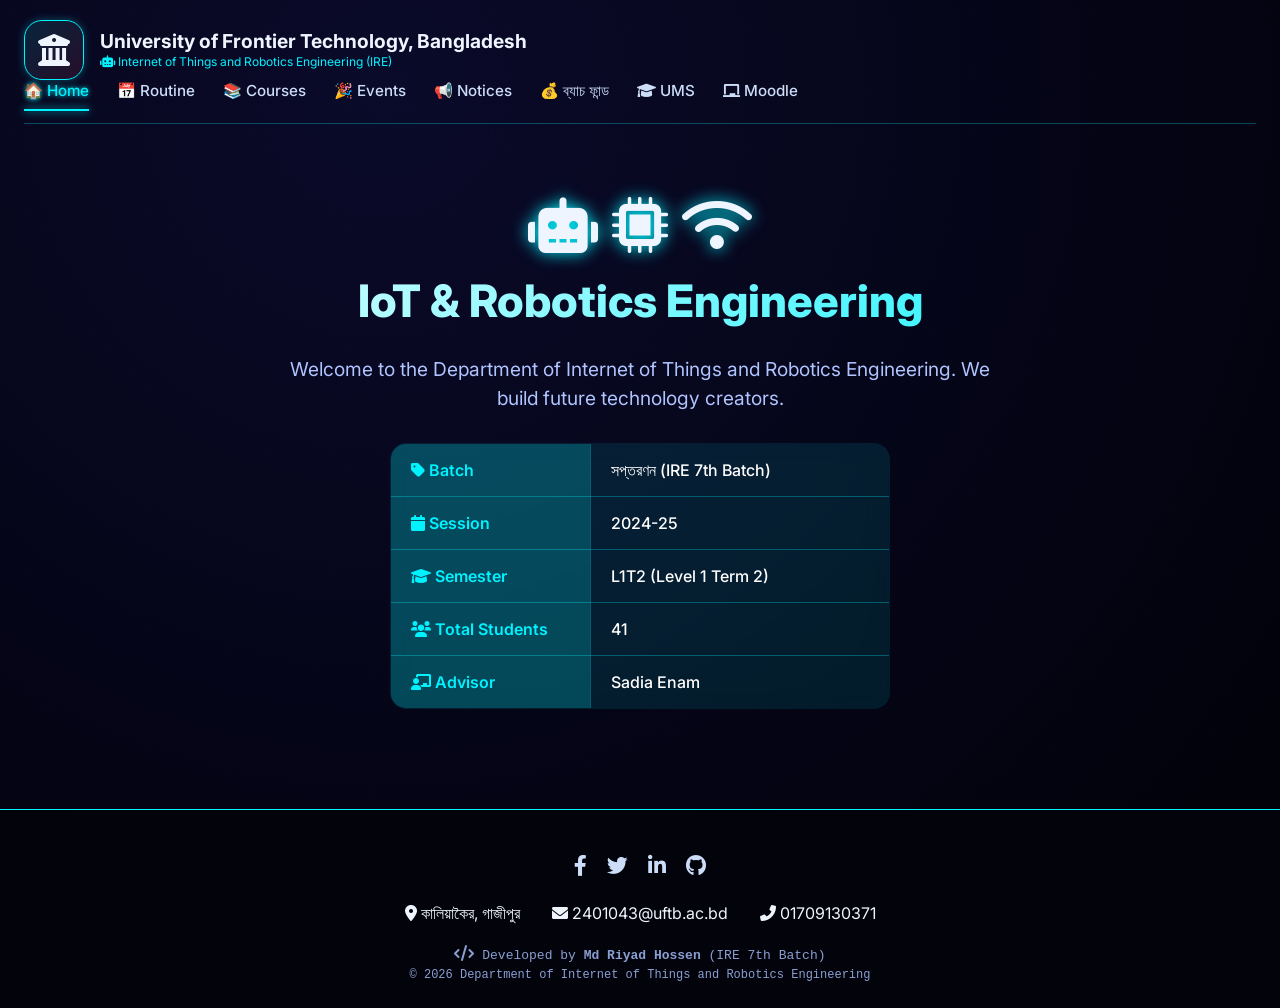
==== index.html @ e54b027a "Add files via upload" ====
<!DOCTYPE html>
<html lang="en">
<head>
    <meta charset="UTF-8">
    <meta name="viewport" content="width=device-width, initial-scale=1.0, user-scalable=yes">
    <title>Home | IRE - IoT & Robotics Engineering</title>
    <link rel="stylesheet" href="https://cdnjs.cloudflare.com/ajax/libs/font-awesome/6.0.0-beta3/css/all.min.css">
    <link href="https://fonts.googleapis.com/css2?family=Inter:wght@300;400;500;600;700;800&family=Space+Grotesk:wght@400;500;600;700&display=swap" rel="stylesheet">
    <link rel="stylesheet" href="style.css">
</head>
<body>
<div class="tech-bg"></div>

<div class="container">
    <div class="navbar">
        <div class="logo-area">
            <div class="university-logo">
                <img src="images/logo.png" alt="University Logo" style="width:100%; height:100%; object-fit:cover;" onerror="this.onerror=null; this.parentElement.innerHTML='<i class=\'fas fa-university\'></i>';">
            </div>
            <div class="univ-title">
                <h1>University of Frontier Technology, Bangladesh</h1>
                <p><i class="fas fa-robot"></i> Internet of Things and Robotics Engineering (IRE)</p>
            </div>
        </div>
        <div class="nav-links">
            <a href="index.html" class="active">🏠 Home</a>
            <a href="routine.html">📅 Routine</a>
            <a href="courses.html">📚 Courses</a>
            <a href="events.html">🎉 Events</a>
            <a href="notices.html">📢 Notices</a>
            <a href="batchfund.html">💰 ব্যাচ ফান্ড</a>
            <a href="#" id="umsNavLink" target="_blank"><i class="fas fa-graduation-cap"></i> UMS</a>
            <a href="#" id="moodleNavLink" target="_blank"><i class="fas fa-chalkboard"></i> Moodle</a>
        </div>
    </div>

    <div class="hero">
        <div class="robot-icon"><i class="fas fa-robot"></i> <i class="fas fa-microchip"></i> <i class="fas fa-wifi"></i></div>
        <h2>IoT & Robotics Engineering</h2>
        <p>Welcome to the Department of Internet of Things and Robotics Engineering. We build future technology creators.</p>
        
        <div class="ire-table-container">
            <table class="info-table glass-card">
                <tr><th><i class="fas fa-tag"></i> Batch</th><td>সপ্তরণন (IRE 7th Batch)</td></tr>
                <tr><th><i class="fas fa-calendar"></i> Session</th><td>2024-25</td></tr>
                <tr><th><i class="fas fa-graduation-cap"></i> Semester</th><td>L1T2 (Level 1 Term 2)</td></tr>
                <tr><th><i class="fas fa-users"></i> Total Students</th><td>41</td></tr>
                <tr><th><i class="fas fa-chalkboard-user"></i> Advisor</th><td>Sadia Enam</td></tr>
            </table>
        </div>
    </div>
</div>

<footer>
    <div class="container">
        <div class="social-links">
            <a href="#"><i class="fab fa-facebook-f"></i></a>
            <a href="#"><i class="fab fa-twitter"></i></a>
            <a href="#"><i class="fab fa-linkedin-in"></i></a>
            <a href="#"><i class="fab fa-github"></i></a>
        </div>
        <div class="footer-info">
            <span><i class="fas fa-map-marker-alt"></i> কালিয়াকৈর, গাজীপুর</span>
            <span><i class="fas fa-envelope"></i> 2401043@uftb.ac.bd</span>
            <span><i class="fas fa-phone-alt"></i> 01709130371</span>
        </div>
        <div class="developer">
            <i class="fas fa-code"></i> Developed by <strong>Md Riyad Hossen</strong> (IRE 7th Batch)<br>
            <span>© 2026 Department of Internet of Things and Robotics Engineering</span>
        </div>
    </div>
</footer>

<script>
    const UMS_URL = "https://ums.uftb.ac.bd/Login/Index";
    const MOODLE_URL = "https://moodle.uftb.ac.bd/login/index.php";
    document.getElementById('umsNavLink').href = UMS_URL;
    document.getElementById('moodleNavLink').href = MOODLE_URL;
</script>
</body>
</html>
---- style.css ----
* {
    margin: 0;
    padding: 0;
    box-sizing: border-box;
}

body {
    font-family: 'Inter', 'Space Grotesk', sans-serif;
    background: #050510;
    color: #eef5ff;
    line-height: 1.5;
    overflow-x: hidden;
}

:root {
    --primary: #00f2ff;
    --primary-glow: rgba(0, 242, 255, 0.4);
    --secondary: #ff4d6d;
    --border-glow: 0 0 8px rgba(0, 242, 255, 0.3);
}

.tech-bg {
    position: fixed;
    top: 0;
    left: 0;
    width: 100%;
    height: 100%;
    z-index: -2;
    background: radial-gradient(circle at 30% 10%, #0a0a2a, #010108);
}

.tech-bg::before {
    content: "";
    position: absolute;
    width: 100%;
    height: 100%;
    background-image: url("data:image/svg+xml,%3Csvg xmlns='http://www.w3.org/2000/svg' viewBox='0 0 1000 1000'%3E%3Cpath fill='none' stroke='%2300f2ff' stroke-width='0.4' opacity='0.15' d='M100 200 L300 200 M200 100 L200 300 M400 500 L600 500 M500 400 L500 600 M700 800 L900 800 M800 700 L800 900 M150 750 L350 750 M250 650 L250 850'/%3E%3Ccircle cx='200' cy='200' r='3' fill='%2300f2ff' opacity='0.4'/%3E%3Ccircle cx='500' cy='500' r='3' fill='%2300f2ff' opacity='0.4'/%3E%3Ccircle cx='800' cy='800' r='3' fill='%2300f2ff' opacity='0.4'/%3E%3C/svg%3E");
    background-repeat: repeat;
    background-size: 60px;
    animation: drift 120s linear infinite;
}

@keyframes drift {
    0% { background-position: 0 0; }
    100% { background-position: 200px 200px; }
}

.glass-card {
    background: rgba(12, 22, 40, 0.7);
    backdrop-filter: blur(12px);
    border: 1px solid rgba(0, 242, 255, 0.2);
    border-radius: 24px;
    transition: all 0.3s ease;
}

.glass-card:hover {
    border-color: var(--primary);
    box-shadow: 0 0 20px rgba(0, 242, 255, 0.2);
    transform: translateY(-4px);
}

.container {
    max-width: 1400px;
    margin: 0 auto;
    padding: 0 24px;
}

.navbar {
    display: flex;
    justify-content: space-between;
    align-items: center;
    flex-wrap: wrap;
    padding: 20px 0;
    border-bottom: 1px solid rgba(0, 242, 255, 0.3);
}

.logo-area {
    display: flex;
    align-items: center;
    gap: 16px;
}

.university-logo {
    width: 60px;
    height: 60px;
    background: linear-gradient(135deg, #00f2ff20, #ff336620);
    border-radius: 18px;
    display: flex;
    align-items: center;
    justify-content: center;
    font-size: 32px;
    border: 1px solid var(--primary);
    box-shadow: var(--border-glow);
    animation: pulse 2s infinite;
    overflow: hidden;
}

.university-logo img {
    width: 100%;
    height: 100%;
    object-fit: cover;
}

@keyframes pulse {
    0%, 100% { box-shadow: 0 0 5px var(--primary); }
    50% { box-shadow: 0 0 20px var(--primary); }
}

.univ-title h1 {
    font-size: 1.2rem;
    font-weight: 700;
    line-height: 1.3;
}

.univ-title p {
    font-size: 0.75rem;
    color: var(--primary);
}

.nav-links {
    display: flex;
    gap: 28px;
    flex-wrap: wrap;
}

.nav-links a {
    color: #ccddf8;
    text-decoration: none;
    font-weight: 500;
    transition: 0.2s;
    font-size: 0.95rem;
    position: relative;
}

.nav-links a:hover, .nav-links a.active {
    color: var(--primary);
    text-shadow: 0 0 5px var(--primary);
}

.nav-links a.active::after {
    content: '';
    position: absolute;
    bottom: -8px;
    left: 0;
    width: 100%;
    height: 2px;
    background: var(--primary);
    box-shadow: 0 0 8px var(--primary);
}

.hero {
    padding: 60px 0 40px;
    text-align: center;
}

.hero h2 {
    font-size: 2.8rem;
    background: linear-gradient(135deg, #ffffff, #00f2ff);
    -webkit-background-clip: text;
    background-clip: text;
    color: transparent;
    font-weight: 800;
}

.hero p {
    font-size: 1.2rem;
    max-width: 700px;
    margin: 20px auto;
    color: #b0c4ff;
}

.robot-icon {
    font-size: 3.5rem;
    filter: drop-shadow(0 0 8px var(--primary));
    animation: float 3s ease-in-out infinite;
}

@keyframes float {
    0%, 100% { transform: translateY(0); }
    50% { transform: translateY(-10px); }
}

.ire-table-container {
    max-width: 500px;
    margin: 30px auto 0;
}

.info-table {
    width: 100%;
    border-collapse: collapse;
    background: rgba(0, 242, 255, 0.1);
    border-radius: 16px;
    overflow: hidden;
}

.info-table th, .info-table td {
    padding: 14px 20px;
    text-align: left;
    border: 1px solid rgba(0, 242, 255, 0.3);
}

.info-table th {
    background: rgba(0, 242, 255, 0.2);
    color: var(--primary);
    font-weight: 600;
    width: 40%;
}

.info-table td {
    color: #fff;
    font-weight: 500;
}

.section-container {
    margin: 70px 0;
}

.section-title {
    font-size: 2rem;
    font-weight: 700;
    margin-bottom: 32px;
    display: inline-block;
    border-left: 5px solid var(--primary);
    padding-left: 18px;
}

.routine-image-wrapper {
    text-align: center;
    padding: 20px;
}

.routine-img {
    max-width: 100%;
    border-radius: 20px;
    border: 2px solid var(--primary);
    box-shadow: 0 0 30px rgba(0, 242, 255, 0.3);
}

.image-placeholder {
    background: linear-gradient(135deg, #1e2a4a, #0a1022);
    border-radius: 20px;
    padding: 60px;
    text-align: center;
    border: 2px dashed var(--primary);
}

.image-placeholder i {
    font-size: 4rem;
    color: var(--primary);
    opacity: 0.6;
    margin-bottom: 15px;
}

.hint-text {
    font-size: 0.8rem;
    color: #888;
    margin-top: 10px;
}

.session-badge {
    background: linear-gradient(135deg, #ffaa44, #ff6644);
    color: #fff;
    padding: 6px 16px;
    border-radius: 30px;
    font-size: 0.85rem;
    display: inline-block;
}

.courses-grid, .events-grid, .notices-grid {
    display: grid;
    grid-template-columns: repeat(auto-fit, minmax(320px, 1fr));
    gap: 24px;
}

.course-card {
    padding: 20px;
}

.course-code-badge {
    background: var(--primary);
    color: #050510;
    display: inline-block;
    padding: 4px 12px;
    border-radius: 20px;
    font-size: 0.8rem;
    font-weight: 700;
    margin-bottom: 12px;
}

.course-title {
    font-size: 1.2rem;
    font-weight: 700;
    margin: 10px 0;
}

.course-teacher {
    color: var(--primary);
    font-size: 0.9rem;
    margin-top: 10px;
}

.credit {
    font-size: 0.8rem;
    color: #aaa;
}

.event-card, .notice-card {
    padding: 0;
    overflow: hidden;
}

.event-header, .notice-header {
    background: linear-gradient(135deg, #1e2a4a, #0a1022);
    padding: 20px;
    text-align: center;
    border-bottom: 2px solid var(--primary);
}

.event-image {
    width: 100%;
    height: 200px;
    overflow: hidden;
    background: #1e2a4a;
    display: flex;
    align-items: center;
    justify-content: center;
}

.event-image img {
    width: 100%;
    height: 100%;
    object-fit: cover;
}

.event-icon, .notice-icon {
    font-size: 2.5rem;
    margin-bottom: 10px;
}

.event-date, .notice-date {
    color: var(--primary);
    font-weight: 600;
    font-size: 0.9rem;
}

.event-title, .notice-title {
    font-size: 1.2rem;
    font-weight: 700;
    margin: 12px 0;
}

.event-desc, .notice-desc {
    padding: 20px;
    font-size: 0.95rem;
    color: #ccddf8;
}

.edit-info {
    text-align: center;
    margin-top: 30px;
    font-size: 0.8rem;
    color: #888;
    padding: 15px;
}

.edit-info i {
    color: var(--primary);
}

footer {
    background: #03030c;
    border-top: 1px solid var(--primary);
    padding: 40px 0 24px;
    margin-top: 60px;
    text-align: center;
}

.social-links {
    display: flex;
    justify-content: center;
    gap: 20px;
    margin-bottom: 20px;
}

.social-links a {
    color: #ccddf8;
    font-size: 1.3rem;
    transition: 0.3s;
}

.social-links a:hover {
    color: var(--primary);
    transform: translateY(-3px);
}

.footer-info {
    display: flex;
    justify-content: center;
    gap: 32px;
    flex-wrap: wrap;
    margin-bottom: 20px;
}

.developer {
    font-family: monospace;
    margin-top: 16px;
    color: #8a9fd1;
}

.developer span {
    font-size: 0.75rem;
}

@media (max-width: 800px) {
    .navbar {
        flex-direction: column;
        gap: 20px;
    }
    .hero h2 {
        font-size: 2rem;
    }
    .section-title {
        font-size: 1.7rem;
    }
    .footer-info {
        flex-direction: column;
        gap: 10px;
    }
}
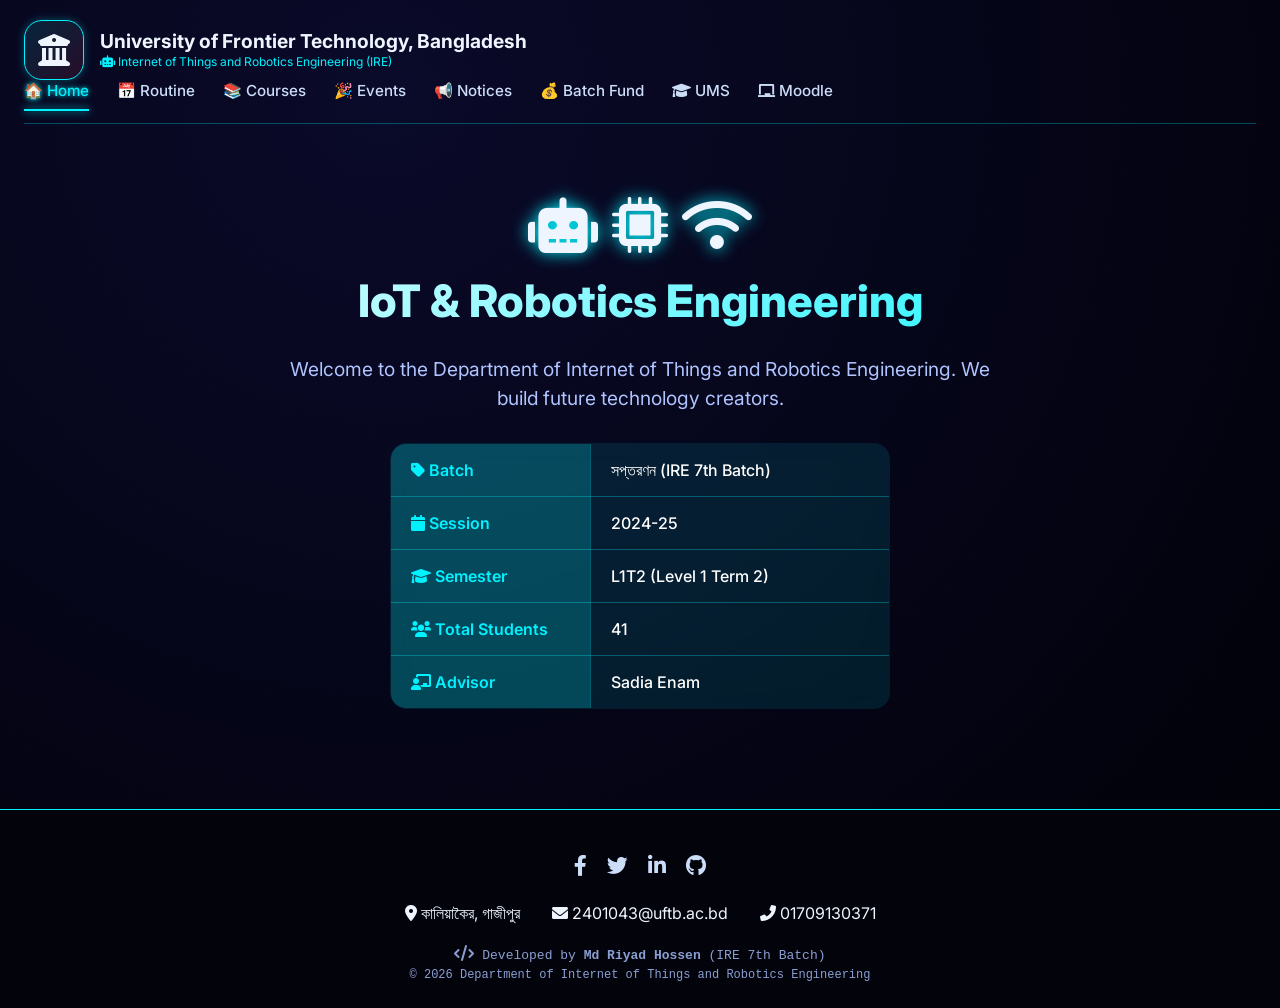
==== commit 6a330bcf: "Update index.html" ====
--- a/index.html
+++ b/index.html
@@ -28,7 +28,7 @@
             <a href="courses.html">📚 Courses</a>
             <a href="events.html">🎉 Events</a>
             <a href="notices.html">📢 Notices</a>
-            <a href="batchfund.html">💰 ব্যাচ ফান্ড</a>
+            <a href="batchfund.html">💰 Batch Fund</a>
             <a href="#" id="umsNavLink" target="_blank"><i class="fas fa-graduation-cap"></i> UMS</a>
             <a href="#" id="moodleNavLink" target="_blank"><i class="fas fa-chalkboard"></i> Moodle</a>
         </div>
@@ -78,4 +78,4 @@
     document.getElementById('moodleNavLink').href = MOODLE_URL;
 </script>
 </body>
-</html>+</html>
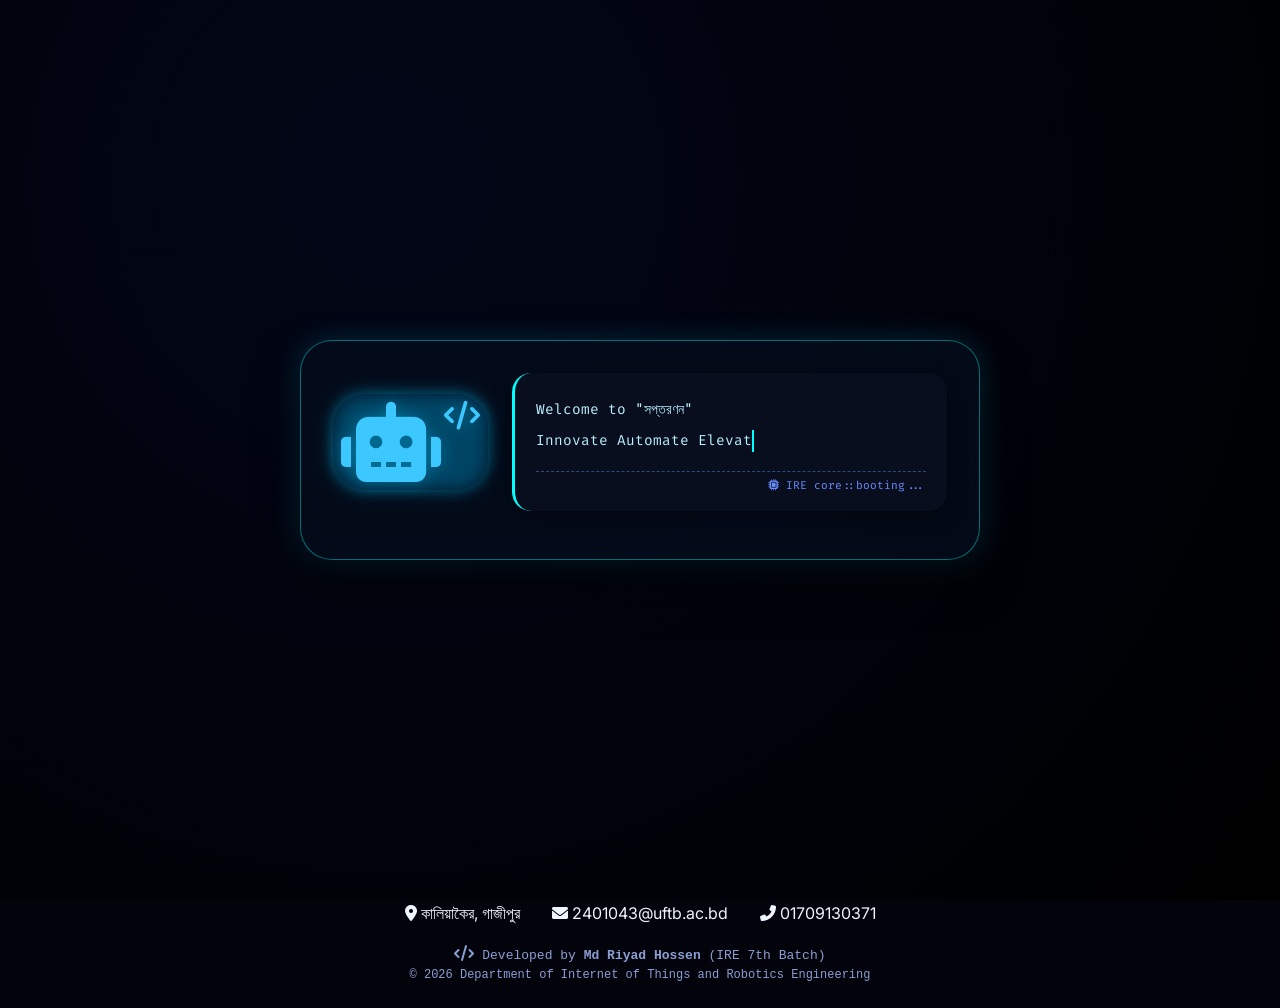
==== commit 78bf3d63: "Add files via upload" ====
--- a/index.html
+++ b/index.html
@@ -1,16 +1,152 @@
 <!DOCTYPE html>
-<html lang="en">
+<html lang="bn">
 <head>
     <meta charset="UTF-8">
     <meta name="viewport" content="width=device-width, initial-scale=1.0, user-scalable=yes">
     <title>Home | IRE - IoT & Robotics Engineering</title>
     <link rel="stylesheet" href="https://cdnjs.cloudflare.com/ajax/libs/font-awesome/6.0.0-beta3/css/all.min.css">
-    <link href="https://fonts.googleapis.com/css2?family=Inter:wght@300;400;500;600;700;800&family=Space+Grotesk:wght@400;500;600;700&display=swap" rel="stylesheet">
+    <link href="https://fonts.googleapis.com/css2?family=Inter:wght@300;400;500;600;700;800&family=Space+Grotesk:wght@400;500;600;700&family=Fira+Code:wght@400;500&display=swap" rel="stylesheet">
     <link rel="stylesheet" href="style.css">
+    <style>
+        /* preserve all original page styles (no conflict) */
+        
+        /* ----- ANIMATED WELCOME OVERLAY (Robot Coding with 3 lines, faster typing) ----- */
+        .welcome-splash {
+            position: fixed;
+            top: 0;
+            left: 0;
+            width: 100%;
+            height: 100%;
+            background: radial-gradient(circle at 30% 20%, #020617, #000000);
+            z-index: 10000;
+            display: flex;
+            align-items: center;
+            justify-content: center;
+            transition: opacity 0.8s cubic-bezier(0.2, 0.9, 0.4, 1.1), visibility 0.8s ease;
+            backdrop-filter: blur(10px);
+            font-family: 'Space Grotesk', 'Inter', 'Fira Code', monospace;
+            overflow: hidden;
+        }
+
+        .welcome-splash.fade-out {
+            opacity: 0;
+            visibility: hidden;
+            pointer-events: none;
+        }
+
+        .splash-card {
+            background: rgba(5, 15, 30, 0.7);
+            backdrop-filter: blur(18px);
+            border-radius: 2rem;
+            padding: 2rem 2rem 2rem 2rem;
+            width: 90%;
+            max-width: 680px;
+            border: 1px solid rgba(0, 255, 255, 0.4);
+            box-shadow: 0 25px 45px rgba(0, 0, 0, 0.5), 0 0 30px rgba(0, 200, 255, 0.2);
+        }
+
+        .robot-coding-area {
+            display: flex;
+            flex-wrap: wrap;
+            align-items: center;
+            gap: 1.5rem;
+            margin-bottom: 1rem;
+            justify-content: center;
+        }
+
+        .robot-icon-animated {
+            font-size: 5rem;
+            color: #3cc7ff;
+            filter: drop-shadow(0 0 8px #00ccff);
+            animation: robotMove 1.8s infinite ease-in-out;
+            background: rgba(0, 30, 60, 0.5);
+            padding: 0.5rem;
+            border-radius: 2rem;
+            display: inline-flex;
+        }
+
+        @keyframes robotMove {
+            0% { transform: translateY(0px) rotate(0deg);}
+            50% { transform: translateY(-6px) rotate(2deg); text-shadow: 0 0 15px cyan;}
+            100% { transform: translateY(0px) rotate(0deg);}
+        }
+
+        .coding-terminal {
+            background: #0a0f1fcc;
+            border-radius: 1.2rem;
+            padding: 1rem 1.3rem;
+            font-family: 'Fira Code', monospace;
+            font-size: 0.9rem;
+            flex: 1;
+            min-width: 260px;
+            border-left: 3px solid #0ff;
+            box-shadow: 0 5px 20px rgba(0,0,0,0.4);
+            backdrop-filter: blur(4px);
+        }
+
+        .code-line {
+            color: #bbf0ff;
+            margin: 0.6rem 0;
+            overflow: hidden;
+            white-space: nowrap;
+            border-right: 2px solid cyan;
+            width: fit-content;
+            max-width: 100%;
+        }
+
+        @keyframes blink {
+            0%, 100% { opacity: 1; }
+            50% { opacity: 0; }
+        }
+
+        .terminal-footer {
+            font-size: 0.7rem;
+            color: #6a8cff;
+            margin-top: 8px;
+            text-align: right;
+            border-top: 1px dashed #2a4c7a;
+            padding-top: 6px;
+        }
+
+        /* responsive */
+        @media (max-width: 600px) {
+            .robot-coding-area { flex-direction: column; text-align: center; }
+            .coding-terminal { width: 100%; }
+            .robot-icon-animated { font-size: 3.8rem; }
+            .code-line { font-size: 0.7rem; white-space: normal; word-break: keep-all; border-right: none; }
+        }
+
+        body.splash-active {
+            overflow: hidden;
+        }
+    </style>
 </head>
-<body>
+<body class="splash-active">
 <div class="tech-bg"></div>
 
+<!-- ========== ANIMATED WELCOME: ROBOT TYPING EXACT 3 LINES (FASTER) ========== -->
+<div class="welcome-splash" id="welcomeSplash">
+    <div class="splash-card">
+        <div class="robot-coding-area">
+            <div class="robot-icon-animated">
+                <i class="fas fa-robot"></i>
+                <i class="fas fa-code" style="font-size: 1.8rem; margin-left: 0.2rem;"></i>
+            </div>
+            <div class="coding-terminal">
+                <div id="codeContainer">
+                    <div id="line1" class="code-line"></div>
+                    <div id="line2" class="code-line"></div>
+                    <div id="line3" class="code-line"></div>
+                </div>
+                <div class="terminal-footer">
+                    <i class="fas fa-microchip"></i> IRE core::booting...
+                </div>
+            </div>
+        </div>
+    </div>
+</div>
+
+<!-- ========== ORIGINAL PAGE CONTENT (FULLY PRESERVED) ========== -->
 <div class="container">
     <div class="navbar">
         <div class="logo-area">
@@ -41,11 +177,24 @@
         
         <div class="ire-table-container">
             <table class="info-table glass-card">
-                <tr><th><i class="fas fa-tag"></i> Batch</th><td>সপ্তরণন (IRE 7th Batch)</td></tr>
-                <tr><th><i class="fas fa-calendar"></i> Session</th><td>2024-25</td></tr>
-                <tr><th><i class="fas fa-graduation-cap"></i> Semester</th><td>L1T2 (Level 1 Term 2)</td></tr>
-                <tr><th><i class="fas fa-users"></i> Total Students</th><td>41</td></tr>
-                <tr><th><i class="fas fa-chalkboard-user"></i> Advisor</th><td>Sadia Enam</td></tr>
+                <tr><th><i class="fas fa-tag"></i> Batch</th><td>সপ্তরণন (IRE 7th Batch)</td>
+                </tr>
+                <tr>
+                    <th><i class="fas fa-calendar"></i> Session</th>
+                    <td>2024-25</td>
+                </tr>
+                <tr>
+                    <th><i class="fas fa-graduation-cap"></i> Semester</th>
+                    <td>L1T2 (Level 1 Term 2)</td>
+                </tr>
+                <tr>
+                    <th><i class="fas fa-users"></i> Total Students</th>
+                    <td>41</td>
+                </tr>
+                <tr>
+                    <th><i class="fas fa-chalkboard-user"></i> Advisor</th>
+                    <td>Sadia Enam</td>
+                </tr>
             </table>
         </div>
     </div>
@@ -72,10 +221,108 @@
 </footer>
 
 <script>
+    // UMS & Moodle links (original)
     const UMS_URL = "https://ums.uftb.ac.bd/Login/Index";
     const MOODLE_URL = "https://moodle.uftb.ac.bd/login/index.php";
     document.getElementById('umsNavLink').href = UMS_URL;
     document.getElementById('moodleNavLink').href = MOODLE_URL;
 </script>
+
+<script>
+    (function() {
+        // ----- EXACT 3 LINES TO BE TYPED BY ROBOT (FASTER TYPING) -----
+        const linesToType = [
+            'Welcome to "সপ্তরণন"',
+            'Innovate Automate Elevate',
+            'Robotics: Where Imagination Meets Reality'
+        ];
+        
+        const lineElements = [
+            document.getElementById('line1'),
+            document.getElementById('line2'),
+            document.getElementById('line3')
+        ];
+        
+        const splash = document.getElementById('welcomeSplash');
+        let currentLineIndex = 0;
+        let typingSpeed = 35;     // faster typing (was 55)
+        let lineDelay = 280;      // delay before next line starts
+        
+        // Typewriter effect for a single line
+        function typeLine(element, text, callback) {
+            if (!element) return;
+            element.textContent = '';
+            element.style.borderRight = '2px solid cyan';
+            let i = 0;
+            function addChar() {
+                if (i < text.length) {
+                    element.textContent += text.charAt(i);
+                    i++;
+                    setTimeout(addChar, typingSpeed);
+                } else {
+                    element.style.borderRight = 'none';
+                    if (callback) callback();
+                }
+            }
+            addChar();
+        }
+        
+        // Start typing sequence
+        function startTypingSequence() {
+            if (currentLineIndex >= linesToType.length) {
+                // All lines typed -> auto dismiss after a short pause
+                setTimeout(() => {
+                    dismissSplash();
+                }, 1200);
+                return;
+            }
+            const lineElement = lineElements[currentLineIndex];
+            const lineText = linesToType[currentLineIndex];
+            if (lineElement) {
+                typeLine(lineElement, lineText, () => {
+                    currentLineIndex++;
+                    setTimeout(startTypingSequence, lineDelay);
+                });
+            } else {
+                currentLineIndex++;
+                setTimeout(startTypingSequence, lineDelay);
+            }
+        }
+        
+        // Dismiss overlay (fade out, remove, unlock scroll)
+        function dismissSplash() {
+            if (!splash) return;
+            if (splash.classList.contains('fade-out')) return;
+            splash.classList.add('fade-out');
+            const onFinish = () => {
+                if (splash && splash.parentNode) splash.remove();
+                document.body.classList.remove('splash-active');
+                document.body.style.overflow = '';
+            };
+            splash.addEventListener('transitionend', onFinish, { once: true });
+            setTimeout(() => {
+                if (splash && splash.parentNode) {
+                    splash.remove();
+                    document.body.classList.remove('splash-active');
+                }
+            }, 800);
+        }
+        
+        // Start animation after short delay
+        setTimeout(() => {
+            startTypingSequence();
+        }, 300);
+        
+        // Fallback: auto dismiss after maximum 7 seconds (safety)
+        setTimeout(() => {
+            if (splash && splash.parentNode && !splash.classList.contains('fade-out')) {
+                dismissSplash();
+            }
+        }, 7000);
+        
+        // Lock scroll while overlay is active
+        document.body.style.overflow = 'hidden';
+    })();
+</script>
 </body>
-</html>
+</html>
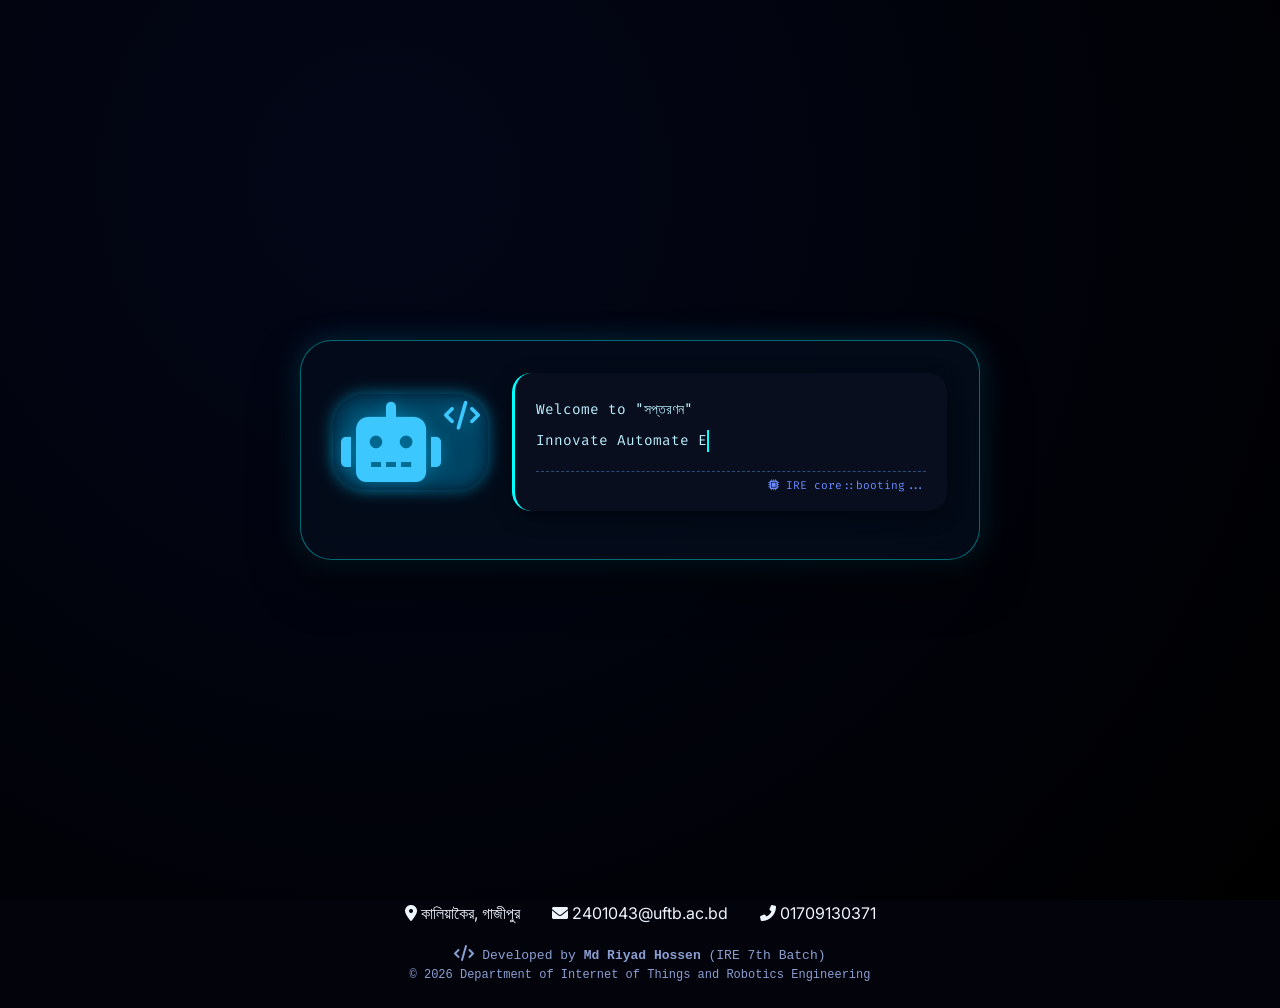
==== commit b4eb53ea: "Add files via upload" ====
--- a/index.html
+++ b/index.html
@@ -2,7 +2,8 @@
 <html lang="bn">
 <head>
     <meta charset="UTF-8">
-    <meta name="viewport" content="width=device-width, initial-scale=1.0, user-scalable=yes">
+    <!-- viewport ensures proper scaling and scrolling on mobile -->
+    <meta name="viewport" content="width=device-width, initial-scale=1.0, user-scalable=yes, viewport-fit=cover">
     <title>Home | IRE - IoT & Robotics Engineering</title>
     <link rel="stylesheet" href="https://cdnjs.cloudflare.com/ajax/libs/font-awesome/6.0.0-beta3/css/all.min.css">
     <link href="https://fonts.googleapis.com/css2?family=Inter:wght@300;400;500;600;700;800&family=Space+Grotesk:wght@400;500;600;700&family=Fira+Code:wght@400;500&display=swap" rel="stylesheet">
@@ -10,7 +11,19 @@
     <style>
         /* preserve all original page styles (no conflict) */
         
-        /* ----- ANIMATED WELCOME OVERLAY (Robot Coding with 3 lines, faster typing) ----- */
+        /* ----- ensure scrolling works on mobile ----- */
+        html, body {
+            overflow-x: hidden;
+            overflow-y: auto !important;  /* guarantee scrollable content */
+            height: auto;
+            min-height: 100%;
+        }
+        body {
+            margin: 0;
+            padding: 0;
+            background: #0a0f1f;
+        }
+        /* splash overlay will not block scrolling after removal */
         .welcome-splash {
             position: fixed;
             top: 0;
@@ -108,7 +121,7 @@
             padding-top: 6px;
         }
 
-        /* responsive */
+        /* responsive adjustments */
         @media (max-width: 600px) {
             .robot-coding-area { flex-direction: column; text-align: center; }
             .coding-terminal { width: 100%; }
@@ -116,9 +129,34 @@
             .code-line { font-size: 0.7rem; white-space: normal; word-break: keep-all; border-right: none; }
         }
 
+        /* ensure main container content is scrollable on any device */
+        .container {
+            width: 100%;
+            max-width: 1400px;
+            margin: 0 auto;
+            padding: 0 20px;
+            box-sizing: border-box;
+            position: relative;
+            z-index: 2;
+        }
+        footer {
+            width: 100%;
+            clear: both;
+            position: relative;
+            z-index: 2;
+        }
+        .hero, .ire-table-container, .navbar {
+            overflow-x: auto;
+        }
+        /* table responsive on mobile */
+        .info-table {
+            width: 100%;
+            min-width: 280px;
+        }
         body.splash-active {
-            overflow: hidden;
-        }
+            overflow: hidden !important;
+        }
+        /* after splash removed, scroll is automatically enabled */
     </style>
 </head>
 <body class="splash-active">
@@ -177,8 +215,7 @@
         
         <div class="ire-table-container">
             <table class="info-table glass-card">
-                <tr><th><i class="fas fa-tag"></i> Batch</th><td>সপ্তরণন (IRE 7th Batch)</td>
-                </tr>
+                <tr><th><i class="fas fa-tag"></i> Batch</th><td>সপ্তরণন (IRE 7th Batch)</td></tr>
                 <tr>
                     <th><i class="fas fa-calendar"></i> Session</th>
                     <td>2024-25</td>
@@ -203,7 +240,7 @@
 <footer>
     <div class="container">
         <div class="social-links">
-            <a href="#"><i class="fab fa-facebook-f"></i></a>
+            <a href="https://www.facebook.com/riyad371"><i class="fab fa-facebook-f"></i></a>
             <a href="#"><i class="fab fa-twitter"></i></a>
             <a href="#"><i class="fab fa-linkedin-in"></i></a>
             <a href="#"><i class="fab fa-github"></i></a>
@@ -224,8 +261,10 @@
     // UMS & Moodle links (original)
     const UMS_URL = "https://ums.uftb.ac.bd/Login/Index";
     const MOODLE_URL = "https://moodle.uftb.ac.bd/login/index.php";
-    document.getElementById('umsNavLink').href = UMS_URL;
-    document.getElementById('moodleNavLink').href = MOODLE_URL;
+    const umsLink = document.getElementById('umsNavLink');
+    const moodleLink = document.getElementById('moodleNavLink');
+    if (umsLink) umsLink.href = UMS_URL;
+    if (moodleLink) moodleLink.href = MOODLE_URL;
 </script>
 
 <script>
@@ -265,6 +304,41 @@
                 }
             }
             addChar();
+        }
+        
+        // Helper: fully unlock scroll on body and html after splash removal
+        function unlockScrollCompletely() {
+            // reset any overflow restrictions to ensure scrolling works on mobile
+            document.body.style.overflow = '';
+            document.documentElement.style.overflow = '';
+            if (document.body.classList.contains('splash-active')) {
+                document.body.classList.remove('splash-active');
+            }
+            // force reflow to ensure scroll returns
+            document.body.style.display = 'none';
+            document.body.offsetHeight;
+            document.body.style.display = '';
+            window.scrollTo(0, 0); // optional, just ensures no stuck scroll
+        }
+        
+        // Dismiss overlay (fade out, remove, unlock scroll)
+        function dismissSplash() {
+            if (!splash) return;
+            if (splash.classList.contains('fade-out')) return;
+            splash.classList.add('fade-out');
+            
+            const onFinish = () => {
+                if (splash && splash.parentNode) splash.remove();
+                unlockScrollCompletely();
+            };
+            splash.addEventListener('transitionend', onFinish, { once: true });
+            // fallback: if transitionend not fired (rare), still cleanup
+            setTimeout(() => {
+                if (splash && splash.parentNode) {
+                    splash.remove();
+                    unlockScrollCompletely();
+                }
+            }, 900);
         }
         
         // Start typing sequence
@@ -289,40 +363,39 @@
             }
         }
         
-        // Dismiss overlay (fade out, remove, unlock scroll)
-        function dismissSplash() {
-            if (!splash) return;
-            if (splash.classList.contains('fade-out')) return;
-            splash.classList.add('fade-out');
-            const onFinish = () => {
-                if (splash && splash.parentNode) splash.remove();
-                document.body.classList.remove('splash-active');
-                document.body.style.overflow = '';
-            };
-            splash.addEventListener('transitionend', onFinish, { once: true });
-            setTimeout(() => {
-                if (splash && splash.parentNode) {
-                    splash.remove();
-                    document.body.classList.remove('splash-active');
-                }
-            }, 800);
-        }
+        // Ensure that initial body overflow hidden is set (for splash), but we will unlock later
+        document.body.style.overflow = 'hidden';
+        document.documentElement.style.overflow = 'hidden';
         
         // Start animation after short delay
         setTimeout(() => {
             startTypingSequence();
         }, 300);
         
-        // Fallback: auto dismiss after maximum 7 seconds (safety)
+        // Safety: auto dismiss after maximum 7 seconds and ensure scrolling
         setTimeout(() => {
             if (splash && splash.parentNode && !splash.classList.contains('fade-out')) {
                 dismissSplash();
+            } else {
+                // if splash already removed but scroll might still be locked, force unlock
+                if (document.body.style.overflow === 'hidden' || document.documentElement.style.overflow === 'hidden') {
+                    unlockScrollCompletely();
+                }
             }
         }, 7000);
         
-        // Lock scroll while overlay is active
-        document.body.style.overflow = 'hidden';
+        // Additional safeguard: listen for any touch events that may be blocked (just in case)
+        window.addEventListener('load', function() {
+            // if splash still present after load? unlikely but just to be safe
+            setTimeout(() => {
+                if (splash && splash.parentNode && getComputedStyle(splash).opacity === '0') {
+                    // already faded but not removed? force removal
+                    if (splash.parentNode) splash.remove();
+                    unlockScrollCompletely();
+                }
+            }, 100);
+        });
     })();
 </script>
 </body>
-</html>+</html>
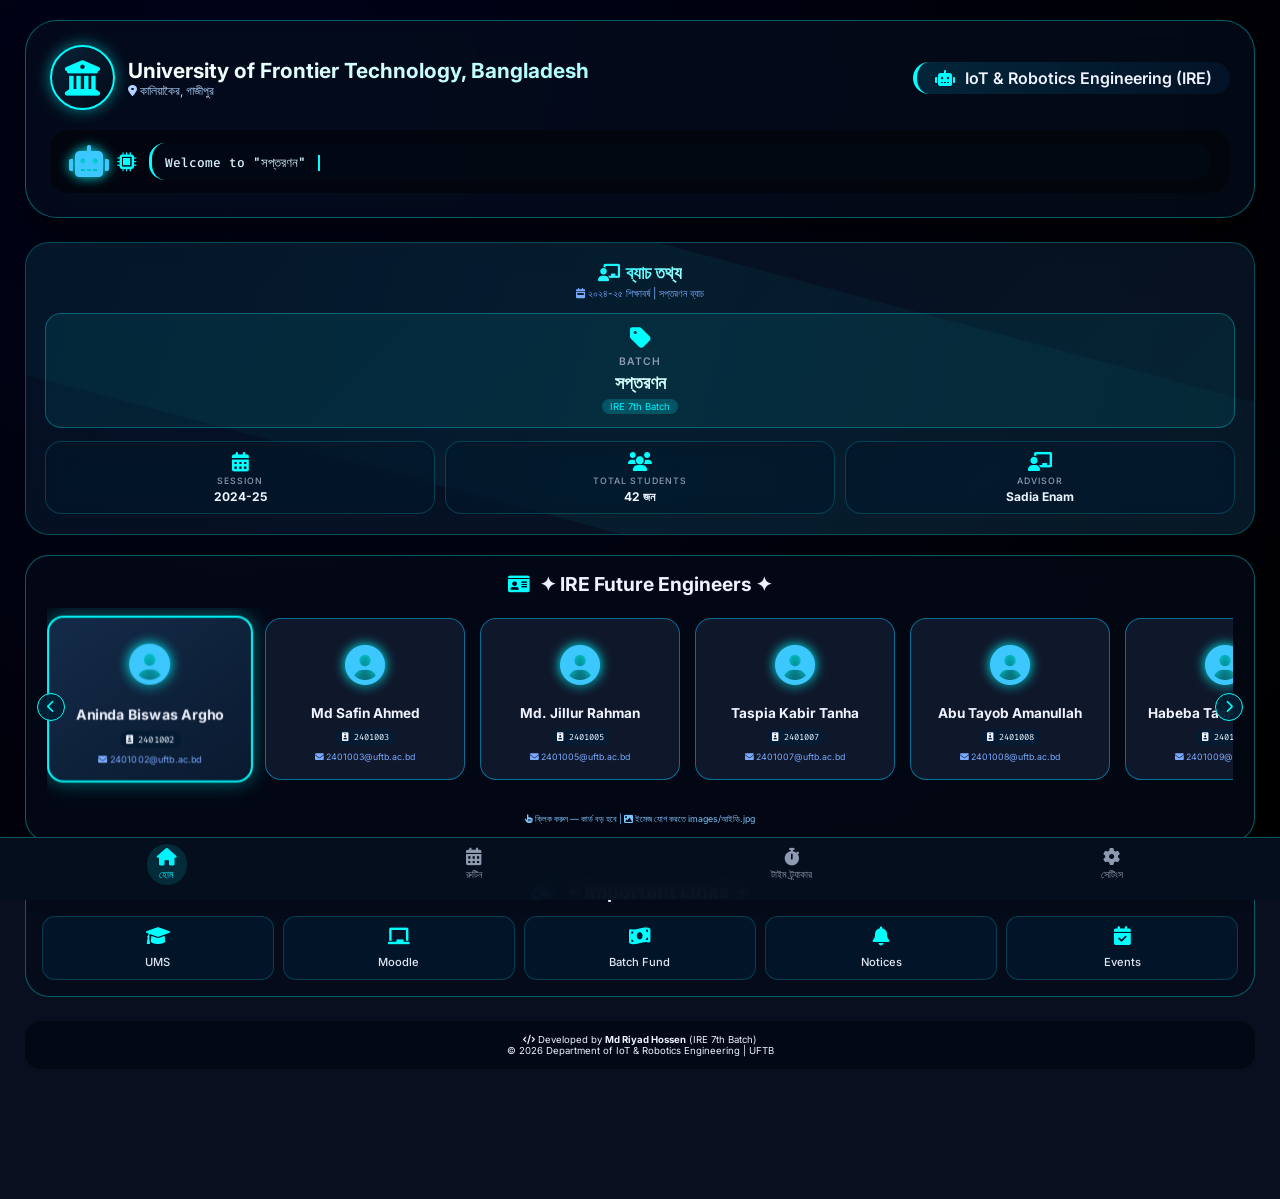
==== commit b3e4872a: "Update index.html" ====
--- a/index.html
+++ b/index.html
@@ -2,400 +2,817 @@
 <html lang="bn">
 <head>
     <meta charset="UTF-8">
-    <!-- viewport ensures proper scaling and scrolling on mobile -->
     <meta name="viewport" content="width=device-width, initial-scale=1.0, user-scalable=yes, viewport-fit=cover">
-    <title>Home | IRE - IoT & Robotics Engineering</title>
+    <title>IRE | IoT & Robotics Engineering - Student Hub</title>
     <link rel="stylesheet" href="https://cdnjs.cloudflare.com/ajax/libs/font-awesome/6.0.0-beta3/css/all.min.css">
     <link href="https://fonts.googleapis.com/css2?family=Inter:wght@300;400;500;600;700;800&family=Space+Grotesk:wght@400;500;600;700&family=Fira+Code:wght@400;500&display=swap" rel="stylesheet">
-    <link rel="stylesheet" href="style.css">
     <style>
-        /* preserve all original page styles (no conflict) */
-        
-        /* ----- ensure scrolling works on mobile ----- */
-        html, body {
-            overflow-x: hidden;
-            overflow-y: auto !important;  /* guarantee scrollable content */
-            height: auto;
-            min-height: 100%;
-        }
-        body {
+        * {
             margin: 0;
             padding: 0;
+            box-sizing: border-box;
+        }
+
+        body {
             background: #0a0f1f;
-        }
-        /* splash overlay will not block scrolling after removal */
-        .welcome-splash {
+            font-family: 'Inter', 'Space Grotesk', sans-serif;
+            color: #f0f3ff;
+            overflow-x: hidden;
+            padding-bottom: 80px;
+        }
+
+        .tech-bg {
             position: fixed;
             top: 0;
             left: 0;
             width: 100%;
             height: 100%;
-            background: radial-gradient(circle at 30% 20%, #020617, #000000);
-            z-index: 10000;
+            background: radial-gradient(circle at 20% 10%, #01031a, #000000);
+            z-index: -2;
+        }
+        .tech-bg::before {
+            content: "";
+            position: absolute;
+            width: 100%;
+            height: 100%;
+            background-image: url('data:image/svg+xml;utf8,<svg xmlns="http://www.w3.org/2000/svg" viewBox="0 0 800 800" opacity="0.06"><path fill="none" stroke="%2300ccff" stroke-width="1" d="M100 200 L700 200 M100 400 L700 400 M100 600 L700 600 M200 100 L200 700 M400 100 L400 700 M600 100 L600 700"/><circle cx="400" cy="400" r="100" stroke="%2300aaff" fill="none" stroke-width="1"/><polygon points="400,300 450,400 400,500 350,400" stroke="%2300ccff" fill="none"/></svg>');
+            background-repeat: repeat;
+            opacity: 0.2;
+            pointer-events: none;
+        }
+
+        .container {
+            max-width: 1400px;
+            margin: 0 auto;
+            padding: 20px 25px 50px;
+            position: relative;
+            z-index: 2;
+        }
+
+        /* ========== HEADER SECTION ========== */
+        .hero-header {
+            background: rgba(5, 15, 30, 0.6);
+            backdrop-filter: blur(14px);
+            border-radius: 2rem;
+            padding: 1.5rem;
+            margin-bottom: 1.5rem;
+            border: 1px solid rgba(0, 255, 255, 0.35);
+            box-shadow: 0 25px 40px rgba(0,0,0,0.5);
+        }
+
+        .univ-brand {
+            display: flex;
+            align-items: center;
+            flex-wrap: wrap;
+            gap: 1rem;
+            justify-content: space-between;
+        }
+        .logo-badge {
+            display: flex;
+            align-items: center;
+            gap: 0.8rem;
+        }
+        .uni-logo {
+            width: 65px;
+            height: 65px;
+            background: linear-gradient(135deg, #0b2338, #010a18);
+            border-radius: 50%;
             display: flex;
             align-items: center;
             justify-content: center;
-            transition: opacity 0.8s cubic-bezier(0.2, 0.9, 0.4, 1.1), visibility 0.8s ease;
-            backdrop-filter: blur(10px);
-            font-family: 'Space Grotesk', 'Inter', 'Fira Code', monospace;
+            font-size: 2.2rem;
+            color: cyan;
+            border: 2px solid #0ff;
+            box-shadow: 0 0 15px rgba(0,255,255,0.5);
+        }
+        .uni-text h1 {
+            font-size: 1.3rem;
+            font-weight: 700;
+            background: linear-gradient(135deg, #fff, #aaffff);
+            -webkit-background-clip: text;
+            background-clip: text;
+            color: transparent;
+        }
+        .uni-text p {
+            font-size: 0.75rem;
+            color: #b0d4ff;
+        }
+        .dept-name {
+            background: linear-gradient(120deg, rgba(0,200,255,0.15), rgba(0,100,200,0.1));
+            padding: 6px 18px;
+            border-radius: 60px;
+            border-left: 4px solid cyan;
+        }
+        .dept-name h2 {
+            font-size: 1rem;
+            font-weight: 600;
+        }
+        .dept-name h2 i {
+            margin-right: 6px;
+            color: cyan;
+        }
+
+        /* animation zone */
+        .animation-zone {
+            margin-top: 20px;
+            background: rgba(0, 0, 0, 0.45);
+            border-radius: 1.2rem;
+            padding: 0.8rem 1.2rem;
+            display: flex;
+            flex-wrap: wrap;
+            align-items: center;
+            gap: 0.8rem;
+            justify-content: flex-start;
+        }
+        .robot-animation {
+            display: flex;
+            align-items: center;
+            gap: 8px;
+            flex-shrink: 0;
+        }
+        .robot-icon {
+            font-size: 2rem;
+            color: #3cc7ff;
+            filter: drop-shadow(0 0 6px cyan);
+            animation: floatRobot 1.8s infinite ease;
+        }
+        @keyframes floatRobot {
+            0% { transform: translateY(0px);}
+            50% { transform: translateY(-5px) scale(1.02); text-shadow: 0 0 12px cyan;}
+            100% { transform: translateY(0px);}
+        }
+        .typing-terminal {
+            background: #030b1799;
+            padding: 0.5rem 0.8rem;
+            border-radius: 1rem;
+            font-family: 'Fira Code', monospace;
+            flex: 1;
+            min-width: 0;
+            border-left: 3px solid cyan;
             overflow: hidden;
         }
-
-        .welcome-splash.fade-out {
-            opacity: 0;
-            visibility: hidden;
-            pointer-events: none;
-        }
-
-        .splash-card {
-            background: rgba(5, 15, 30, 0.7);
-            backdrop-filter: blur(18px);
-            border-radius: 2rem;
-            padding: 2rem 2rem 2rem 2rem;
-            width: 90%;
-            max-width: 680px;
-            border: 1px solid rgba(0, 255, 255, 0.4);
-            box-shadow: 0 25px 45px rgba(0, 0, 0, 0.5), 0 0 30px rgba(0, 200, 255, 0.2);
-        }
-
-        .robot-coding-area {
-            display: flex;
-            flex-wrap: wrap;
-            align-items: center;
-            gap: 1.5rem;
-            margin-bottom: 1rem;
-            justify-content: center;
-        }
-
-        .robot-icon-animated {
-            font-size: 5rem;
-            color: #3cc7ff;
-            filter: drop-shadow(0 0 8px #00ccff);
-            animation: robotMove 1.8s infinite ease-in-out;
-            background: rgba(0, 30, 60, 0.5);
-            padding: 0.5rem;
-            border-radius: 2rem;
-            display: inline-flex;
-        }
-
-        @keyframes robotMove {
-            0% { transform: translateY(0px) rotate(0deg);}
-            50% { transform: translateY(-6px) rotate(2deg); text-shadow: 0 0 15px cyan;}
-            100% { transform: translateY(0px) rotate(0deg);}
-        }
-
-        .coding-terminal {
-            background: #0a0f1fcc;
-            border-radius: 1.2rem;
-            padding: 1rem 1.3rem;
-            font-family: 'Fira Code', monospace;
-            font-size: 0.9rem;
-            flex: 1;
-            min-width: 260px;
-            border-left: 3px solid #0ff;
-            box-shadow: 0 5px 20px rgba(0,0,0,0.4);
-            backdrop-filter: blur(4px);
-        }
-
-        .code-line {
-            color: #bbf0ff;
-            margin: 0.6rem 0;
-            overflow: hidden;
+        .type-wrapper {
+            overflow-x: auto;
             white-space: nowrap;
-            border-right: 2px solid cyan;
-            width: fit-content;
-            max-width: 100%;
-        }
-
+            scrollbar-width: none;
+        }
+        .type-wrapper::-webkit-scrollbar {
+            display: none;
+        }
+        .type-line {
+            color: #d6f0ff;
+            font-size: 0.8rem;
+            display: inline-block;
+            font-weight: 500;
+        }
+        .type-cursor {
+            display: inline-block;
+            width: 2px;
+            height: 1rem;
+            background-color: cyan;
+            margin-left: 2px;
+            animation: blink 0.8s step-end infinite;
+            vertical-align: middle;
+        }
         @keyframes blink {
             0%, 100% { opacity: 1; }
             50% { opacity: 0; }
         }
 
-        .terminal-footer {
+        /* ========== BATCH INFO ========== */
+        .batch-info {
+            background: linear-gradient(135deg, rgba(5, 20, 40, 0.8), rgba(10, 25, 45, 0.7));
+            backdrop-filter: blur(12px);
+            border-radius: 1.5rem;
+            padding: 1.2rem;
+            margin: 20px 0;
+            border: 1px solid rgba(0, 255, 255, 0.25);
+            position: relative;
+            overflow: hidden;
+        }
+        .batch-info::before {
+            content: '';
+            position: absolute;
+            top: 0;
+            left: -50%;
+            width: 200%;
+            height: 100%;
+            background: linear-gradient(90deg, transparent, rgba(0, 255, 255, 0.05), transparent);
+            transform: rotate(15deg);
+            animation: shine 8s infinite;
+        }
+        @keyframes shine {
+            0% { transform: translateX(-100%) rotate(15deg); }
+            100% { transform: translateX(100%) rotate(15deg); }
+        }
+        .batch-header {
+            text-align: center;
+            margin-bottom: 0.8rem;
+            position: relative;
+            z-index: 1;
+        }
+        .batch-header h3 {
+            font-size: 1.1rem;
+            font-weight: 700;
+            background: linear-gradient(135deg, #00f2ff, #aaffff);
+            -webkit-background-clip: text;
+            background-clip: text;
+            color: transparent;
+            display: inline-flex;
+            align-items: center;
+            gap: 6px;
+        }
+        .batch-header p {
+            font-size: 0.65rem;
+            color: #7aaaff;
+            margin-top: 3px;
+        }
+        
+        .batch-grid {
+            display: flex;
+            flex-direction: column;
+            gap: 0.8rem;
+            position: relative;
+            z-index: 1;
+        }
+        .batch-main {
+            background: rgba(0, 242, 255, 0.08);
+            border-radius: 1rem;
+            padding: 0.8rem;
+            text-align: center;
+            border: 1px solid rgba(0, 242, 255, 0.3);
+            transition: all 0.3s ease;
+        }
+        .batch-main i {
+            font-size: 1.5rem;
+            color: cyan;
+            margin-bottom: 5px;
+            display: block;
+        }
+        .batch-main .label {
+            font-weight: 600;
+            font-size: 0.65rem;
+            text-transform: uppercase;
+            letter-spacing: 1px;
+            color: #8e9aaf;
+        }
+        .batch-main .value {
+            font-weight: 800;
+            font-size: 1.1rem;
+            margin-top: 4px;
+            background: linear-gradient(135deg, #fff, #aaffff);
+            -webkit-background-clip: text;
+            background-clip: text;
+            color: transparent;
+        }
+        .batch-main .badge {
+            background: rgba(0, 242, 255, 0.2);
+            display: inline-block;
+            padding: 2px 8px;
+            border-radius: 30px;
+            font-size: 0.6rem;
+            margin-top: 4px;
+            color: #00f2ff;
+        }
+        
+        .batch-sub-grid {
+            display: grid;
+            grid-template-columns: repeat(3, 1fr);
+            gap: 0.6rem;
+        }
+        .info-card {
+            background: rgba(0, 20, 40, 0.6);
+            backdrop-filter: blur(8px);
+            padding: 0.6rem 0.3rem;
+            border-radius: 1rem;
+            text-align: center;
+            transition: all 0.3s ease;
+            border: 1px solid rgba(0, 242, 255, 0.2);
+        }
+        .info-card i {
+            font-size: 1.2rem;
+            color: cyan;
+            margin-bottom: 4px;
+            display: block;
+        }
+        .info-card .label {
+            font-weight: 500;
+            font-size: 0.55rem;
+            text-transform: uppercase;
+            letter-spacing: 1px;
+            color: #8e9aaf;
+        }
+        .info-card .value {
+            font-weight: 700;
+            font-size: 0.75rem;
+            margin-top: 3px;
+            color: #eef5ff;
+        }
+
+        /* ========== STUDENT PROFILES SLIDER ========== */
+        .students-section {
+            background: rgba(5, 10, 25, 0.7);
+            backdrop-filter: blur(12px);
+            border-radius: 1.5rem;
+            padding: 1rem;
+            margin: 20px 0;
+            border: 1px solid rgba(0, 255, 255, 0.35);
+        }
+        .section-title {
+            font-size: 1.2rem;
+            font-weight: 700;
+            text-align: center;
+            margin-bottom: 0.8rem;
+        }
+        .section-title i {
+            color: cyan;
+            margin-right: 6px;
+        }
+
+        .slider-container {
+            position: relative;
+            display: flex;
+            align-items: center;
+            padding: 0 5px;
+        }
+        .profiles-track {
+            width: 100%;
+            overflow-x: auto;
+            scroll-behavior: smooth;
+            scroll-snap-type: x mandatory;
+            display: flex;
+            gap: 15px;
+            padding: 10px 5px 25px 5px;
+            scrollbar-width: thin;
+            scrollbar-color: cyan #1f2a4a;
+        }
+        .profiles-track::-webkit-scrollbar {
+            height: 3px;
+        }
+        .profiles-track::-webkit-scrollbar-track {
+            background: #1f2a4a;
+            border-radius: 10px;
+        }
+        .profiles-track::-webkit-scrollbar-thumb {
+            background: cyan;
+            border-radius: 10px;
+        }
+        .profile-card {
+            flex: 0 0 200px;
+            background: rgba(18, 28, 48, 0.85);
+            backdrop-filter: blur(10px);
+            border-radius: 1rem;
+            padding: 0.8rem 0.5rem;
+            text-align: center;
+            transition: all 0.3s ease;
+            border: 1px solid rgba(0, 200, 255, 0.5);
+            scroll-snap-align: start;
+            cursor: pointer;
+        }
+        .profile-card.active-card {
+            transform: scale(1.03);
+            background: linear-gradient(145deg, #142b48, #0a1a30);
+            border: 2px solid cyan;
+            box-shadow: 0 0 20px rgba(0, 255, 255, 0.4);
+        }
+        .profile-avatar {
+            width: 65px;
+            height: 65px;
+            margin: 0 auto 0.5rem;
+            display: flex;
+            align-items: center;
+            justify-content: center;
+            border-radius: 50%;
+            overflow: hidden;
+        }
+        .profile-avatar img {
+            width: 100%;
+            height: 100%;
+            object-fit: cover;
+            border-radius: 50%;
+            border: 2px solid cyan;
+            box-shadow: 0 0 8px cyan;
+        }
+        .profile-avatar i {
+            font-size: 2.5rem;
+            color: cyan;
+            filter: drop-shadow(0 0 6px cyan);
+        }
+        .profile-name {
+            font-size: 0.85rem;
+            font-weight: 700;
+            margin-bottom: 3px;
+        }
+        .profile-id {
+            font-family: 'Fira Code', monospace;
+            background: #031c33;
+            display: inline-block;
+            padding: 2px 6px;
+            border-radius: 30px;
+            font-size: 0.55rem;
+            margin: 4px 0;
+        }
+        .profile-email {
+            font-size: 0.55rem;
+            margin: 2px 0;
+            word-break: break-word;
+            color: #7aaaff;
+        }
+        .slider-btn {
+            background: rgba(0, 30, 50, 0.9);
+            backdrop-filter: blur(10px);
+            border: 1px solid cyan;
+            color: cyan;
+            width: 28px;
+            height: 28px;
+            border-radius: 50%;
+            font-size: 0.8rem;
+            cursor: pointer;
+            position: absolute;
+            z-index: 25;
+            display: flex;
+            align-items: center;
+            justify-content: center;
+        }
+        .slider-btn:hover {
+            background: cyan;
+            color: #0a0f1f;
+        }
+        .btn-left { left: -5px; }
+        .btn-right { right: -5px; }
+
+        /* Important Links */
+        .links-section {
+            background: rgba(5, 10, 25, 0.7);
+            backdrop-filter: blur(12px);
+            border-radius: 1.5rem;
+            padding: 1rem;
+            margin: 20px 0;
+            border: 1px solid rgba(0, 255, 255, 0.35);
+        }
+        .links-grid {
+            display: grid;
+            grid-template-columns: repeat(auto-fit, minmax(130px, 1fr));
+            gap: 0.6rem;
+            margin-top: 0.6rem;
+        }
+        .link-card {
+            background: rgba(0, 30, 55, 0.5);
+            border-radius: 0.8rem;
+            padding: 0.6rem;
+            text-align: center;
+            transition: all 0.3s ease;
+            border: 1px solid rgba(0, 242, 255, 0.2);
+            cursor: pointer;
+            text-decoration: none;
+            display: block;
+        }
+        .link-card:hover {
+            transform: translateY(-2px);
+            border-color: cyan;
+            background: rgba(0, 242, 255, 0.1);
+        }
+        .link-card i {
+            font-size: 1.2rem;
+            color: cyan;
+            margin-bottom: 4px;
+            display: block;
+        }
+        .link-card span {
             font-size: 0.7rem;
-            color: #6a8cff;
-            margin-top: 8px;
-            text-align: right;
-            border-top: 1px dashed #2a4c7a;
-            padding-top: 6px;
-        }
-
-        /* responsive adjustments */
+            font-weight: 500;
+            color: #e0e5f0;
+        }
+
+        /* bottom navigation */
+        .bottom-nav {
+            position: fixed;
+            bottom: 0;
+            left: 0;
+            right: 0;
+            background: rgba(5, 15, 30, 0.95);
+            backdrop-filter: blur(12px);
+            display: flex;
+            justify-content: space-around;
+            align-items: center;
+            padding: 6px 12px 15px;
+            border-top: 1px solid rgba(0, 242, 255, 0.3);
+            z-index: 100;
+        }
+        .nav-item {
+            background: none;
+            border: none;
+            color: #8e9aaf;
+            display: flex;
+            flex-direction: column;
+            align-items: center;
+            gap: 3px;
+            font-size: 0.6rem;
+            cursor: pointer;
+            padding: 4px 10px;
+            border-radius: 40px;
+            transition: 0.2s;
+        }
+        .nav-item i {
+            font-size: 1.1rem;
+        }
+        .nav-item.active {
+            color: #00f2ff;
+            background: #00f2ff20;
+        }
+
+        footer {
+            background: rgba(3, 8, 20, 0.85);
+            border-radius: 1rem;
+            padding: 0.8rem;
+            text-align: center;
+            margin-top: 1.5rem;
+            font-size: 0.6rem;
+        }
+
         @media (max-width: 600px) {
-            .robot-coding-area { flex-direction: column; text-align: center; }
-            .coding-terminal { width: 100%; }
-            .robot-icon-animated { font-size: 3.8rem; }
-            .code-line { font-size: 0.7rem; white-space: normal; word-break: keep-all; border-right: none; }
-        }
-
-        /* ensure main container content is scrollable on any device */
-        .container {
-            width: 100%;
-            max-width: 1400px;
-            margin: 0 auto;
-            padding: 0 20px;
-            box-sizing: border-box;
-            position: relative;
-            z-index: 2;
-        }
-        footer {
-            width: 100%;
-            clear: both;
-            position: relative;
-            z-index: 2;
-        }
-        .hero, .ire-table-container, .navbar {
-            overflow-x: auto;
-        }
-        /* table responsive on mobile */
-        .info-table {
-            width: 100%;
-            min-width: 280px;
-        }
-        body.splash-active {
-            overflow: hidden !important;
-        }
-        /* after splash removed, scroll is automatically enabled */
+            .container { padding: 12px; }
+            .hero-header { padding: 1rem; }
+            .uni-logo { width: 50px; height: 50px; font-size: 1.5rem; }
+            .uni-text h1 { font-size: 0.9rem; }
+            .dept-name h2 { font-size: 0.7rem; }
+            .dept-name { padding: 4px 10px; }
+            .profile-card { flex: 0 0 170px; }
+            .profile-avatar { width: 55px; height: 55px; }
+            .profile-name { font-size: 0.75rem; }
+            .links-grid { grid-template-columns: repeat(2, 1fr); }
+        }
     </style>
 </head>
-<body class="splash-active">
+<body>
 <div class="tech-bg"></div>
 
-<!-- ========== ANIMATED WELCOME: ROBOT TYPING EXACT 3 LINES (FASTER) ========== -->
-<div class="welcome-splash" id="welcomeSplash">
-    <div class="splash-card">
-        <div class="robot-coding-area">
-            <div class="robot-icon-animated">
-                <i class="fas fa-robot"></i>
-                <i class="fas fa-code" style="font-size: 1.8rem; margin-left: 0.2rem;"></i>
+<div class="container">
+    <!-- Header -->
+    <div class="hero-header">
+        <div class="univ-brand">
+            <div class="logo-badge">
+                <div class="uni-logo"><i class="fas fa-university"></i></div>
+                <div class="uni-text">
+                    <h1>University of Frontier Technology, Bangladesh</h1>
+                    <p><i class="fas fa-map-marker-alt"></i> কালিয়াকৈর, গাজীপুর</p>
+                </div>
             </div>
-            <div class="coding-terminal">
-                <div id="codeContainer">
-                    <div id="line1" class="code-line"></div>
-                    <div id="line2" class="code-line"></div>
-                    <div id="line3" class="code-line"></div>
-                </div>
-                <div class="terminal-footer">
-                    <i class="fas fa-microchip"></i> IRE core::booting...
+            <div class="dept-name">
+                <h2><i class="fas fa-robot"></i> IoT & Robotics Engineering (IRE)</h2>
+            </div>
+        </div>
+
+        <div class="animation-zone">
+            <div class="robot-animation">
+                <i class="fas fa-robot robot-icon"></i>
+                <i class="fas fa-microchip" style="font-size: 1.2rem; color:#0ff;"></i>
+            </div>
+            <div class="typing-terminal">
+                <div class="type-wrapper">
+                    <span id="dynamicLine" class="type-line"></span>
+                    <span id="typingCursor" class="type-cursor"></span>
                 </div>
             </div>
         </div>
     </div>
-</div>
-
-<!-- ========== ORIGINAL PAGE CONTENT (FULLY PRESERVED) ========== -->
-<div class="container">
-    <div class="navbar">
-        <div class="logo-area">
-            <div class="university-logo">
-                <img src="images/logo.png" alt="University Logo" style="width:100%; height:100%; object-fit:cover;" onerror="this.onerror=null; this.parentElement.innerHTML='<i class=\'fas fa-university\'></i>';">
+
+    <!-- Batch Information -->
+    <div class="batch-info">
+        <div class="batch-header">
+            <h3><i class="fas fa-chalkboard-user"></i> ব্যাচ তথ্য</h3>
+            <p><i class="fas fa-calendar-week"></i> ২০২৪-২৫ শিক্ষাবর্ষ | সপ্তরণন ব্যাচ</p>
+        </div>
+        <div class="batch-grid">
+            <div class="batch-main">
+                <i class="fas fa-tag"></i>
+                <div class="label">BATCH</div>
+                <div class="value">সপ্তরণন</div>
+                <div class="badge">IRE 7th Batch</div>
             </div>
-            <div class="univ-title">
-                <h1>University of Frontier Technology, Bangladesh</h1>
-                <p><i class="fas fa-robot"></i> Internet of Things and Robotics Engineering (IRE)</p>
+            <div class="batch-sub-grid">
+                <div class="info-card">
+                    <i class="fas fa-calendar-alt"></i>
+                    <div class="label">SESSION</div>
+                    <div class="value">2024-25</div>
+                </div>
+                <div class="info-card">
+                    <i class="fas fa-users"></i>
+                    <div class="label">TOTAL STUDENTS</div>
+                    <div class="value" id="totalStudentsCount">৪৬ জন</div>
+                </div>
+                <div class="info-card">
+                    <i class="fas fa-chalkboard-user"></i>
+                    <div class="label">ADVISOR</div>
+                    <div class="value">Sadia Enam</div>
+                </div>
             </div>
         </div>
-        <div class="nav-links">
-            <a href="index.html" class="active">🏠 Home</a>
-            <a href="routine.html">📅 Routine</a>
-            <a href="courses.html">📚 Courses</a>
-            <a href="events.html">🎉 Events</a>
-            <a href="notices.html">📢 Notices</a>
-            <a href="batchfund.html">💰 Batch Fund</a>
-            <a href="#" id="umsNavLink" target="_blank"><i class="fas fa-graduation-cap"></i> UMS</a>
-            <a href="#" id="moodleNavLink" target="_blank"><i class="fas fa-chalkboard"></i> Moodle</a>
+    </div>
+
+    <!-- Student Profiles -->
+    <div class="students-section">
+        <div class="section-title">
+            <i class="fas fa-id-card"></i> ✦ IRE Future Engineers ✦
+        </div>
+        <div class="slider-container">
+            <button class="slider-btn btn-left" id="prevBtn"><i class="fas fa-chevron-left"></i></button>
+            <div class="profiles-track" id="profilesTrack"></div>
+            <button class="slider-btn btn-right" id="nextBtn"><i class="fas fa-chevron-right"></i></button>
+        </div>
+        <p style="text-align: center; font-size: 0.55rem; margin-top: 8px; color: #7bc5ff;"><i class="fas fa-hand-pointer"></i> ক্লিক করুন — কার্ড বড় হবে | <i class="fas fa-image"></i> ইমেজ যোগ করতে images/আইডি.jpg</p>
+    </div>
+
+    <!-- Important Links -->
+    <div class="links-section">
+        <div class="section-title"><i class="fas fa-link"></i> ✦ Important Links ✦</div>
+        <div class="links-grid">
+            <a href="https://ums.uftb.ac.bd/Login/Index" target="_blank" class="link-card">
+                <i class="fas fa-graduation-cap"></i>
+                <span>UMS</span>
+            </a>
+            <a href="https://moodle.uftb.ac.bd/login/index.php" target="_blank" class="link-card">
+                <i class="fas fa-chalkboard"></i>
+                <span>Moodle</span>
+            </a>
+            <a href="batchfund.html" class="link-card">
+                <i class="fas fa-money-bill-wave"></i>
+                <span>Batch Fund</span>
+            </a>
+            <a href="notices.html" class="link-card">
+                <i class="fas fa-bell"></i>
+                <span>Notices</span>
+            </a>
+            <a href="events.html" class="link-card">
+                <i class="fas fa-calendar-check"></i>
+                <span>Events</span>
+            </a>
         </div>
     </div>
 
-    <div class="hero">
-        <div class="robot-icon"><i class="fas fa-robot"></i> <i class="fas fa-microchip"></i> <i class="fas fa-wifi"></i></div>
-        <h2>IoT & Robotics Engineering</h2>
-        <p>Welcome to the Department of Internet of Things and Robotics Engineering. We build future technology creators.</p>
-        
-        <div class="ire-table-container">
-            <table class="info-table glass-card">
-                <tr><th><i class="fas fa-tag"></i> Batch</th><td>সপ্তরণন (IRE 7th Batch)</td></tr>
-                <tr>
-                    <th><i class="fas fa-calendar"></i> Session</th>
-                    <td>2024-25</td>
-                </tr>
-                <tr>
-                    <th><i class="fas fa-graduation-cap"></i> Semester</th>
-                    <td>L1T2 (Level 1 Term 2)</td>
-                </tr>
-                <tr>
-                    <th><i class="fas fa-users"></i> Total Students</th>
-                    <td>41</td>
-                </tr>
-                <tr>
-                    <th><i class="fas fa-chalkboard-user"></i> Advisor</th>
-                    <td>Sadia Enam</td>
-                </tr>
-            </table>
-        </div>
-    </div>
+    <footer>
+        <i class="fas fa-code"></i> Developed by <strong>Md Riyad Hossen</strong> (IRE 7th Batch)<br>
+        © 2026 Department of IoT & Robotics Engineering | UFTB
+    </footer>
 </div>
 
-<footer>
-    <div class="container">
-        <div class="social-links">
-            <a href="https://www.facebook.com/riyad371"><i class="fab fa-facebook-f"></i></a>
-            <a href="#"><i class="fab fa-twitter"></i></a>
-            <a href="#"><i class="fab fa-linkedin-in"></i></a>
-            <a href="#"><i class="fab fa-github"></i></a>
-        </div>
-        <div class="footer-info">
-            <span><i class="fas fa-map-marker-alt"></i> কালিয়াকৈর, গাজীপুর</span>
-            <span><i class="fas fa-envelope"></i> 2401043@uftb.ac.bd</span>
-            <span><i class="fas fa-phone-alt"></i> 01709130371</span>
-        </div>
-        <div class="developer">
-            <i class="fas fa-code"></i> Developed by <strong>Md Riyad Hossen</strong> (IRE 7th Batch)<br>
-            <span>© 2026 Department of Internet of Things and Robotics Engineering</span>
-        </div>
-    </div>
-</footer>
+<!-- Bottom Navigation -->
+<div class="bottom-nav">
+    <button class="nav-item active" data-page="index.html"><i class="fas fa-home"></i><span>হোম</span></button>
+    <button class="nav-item" data-page="routine.html"><i class="fas fa-calendar-alt"></i><span>রুটিন</span></button>
+    <button class="nav-item" data-page="tracker.html"><i class="fas fa-stopwatch"></i><span>টাইম ট্র্যাকার</span></button>
+    <button class="nav-item" data-page="settings.html"><i class="fas fa-cog"></i><span>সেটিংস</span></button>
+</div>
 
 <script>
-    // UMS & Moodle links (original)
-    const UMS_URL = "https://ums.uftb.ac.bd/Login/Index";
-    const MOODLE_URL = "https://moodle.uftb.ac.bd/login/index.php";
-    const umsLink = document.getElementById('umsNavLink');
-    const moodleLink = document.getElementById('moodleNavLink');
-    if (umsLink) umsLink.href = UMS_URL;
-    if (moodleLink) moodleLink.href = MOODLE_URL;
-</script>
-
-<script>
-    (function() {
-        // ----- EXACT 3 LINES TO BE TYPED BY ROBOT (FASTER TYPING) -----
-        const linesToType = [
-            'Welcome to "সপ্তরণন"',
-            'Innovate Automate Elevate',
-            'Robotics: Where Imagination Meets Reality'
-        ];
-        
-        const lineElements = [
-            document.getElementById('line1'),
-            document.getElementById('line2'),
-            document.getElementById('line3')
-        ];
-        
-        const splash = document.getElementById('welcomeSplash');
-        let currentLineIndex = 0;
-        let typingSpeed = 35;     // faster typing (was 55)
-        let lineDelay = 280;      // delay before next line starts
-        
-        // Typewriter effect for a single line
-        function typeLine(element, text, callback) {
-            if (!element) return;
-            element.textContent = '';
-            element.style.borderRight = '2px solid cyan';
-            let i = 0;
-            function addChar() {
-                if (i < text.length) {
-                    element.textContent += text.charAt(i);
-                    i++;
-                    setTimeout(addChar, typingSpeed);
-                } else {
-                    element.style.borderRight = 'none';
-                    if (callback) callback();
-                }
-            }
-            addChar();
-        }
-        
-        // Helper: fully unlock scroll on body and html after splash removal
-        function unlockScrollCompletely() {
-            // reset any overflow restrictions to ensure scrolling works on mobile
-            document.body.style.overflow = '';
-            document.documentElement.style.overflow = '';
-            if (document.body.classList.contains('splash-active')) {
-                document.body.classList.remove('splash-active');
-            }
-            // force reflow to ensure scroll returns
-            document.body.style.display = 'none';
-            document.body.offsetHeight;
-            document.body.style.display = '';
-            window.scrollTo(0, 0); // optional, just ensures no stuck scroll
-        }
-        
-        // Dismiss overlay (fade out, remove, unlock scroll)
-        function dismissSplash() {
-            if (!splash) return;
-            if (splash.classList.contains('fade-out')) return;
-            splash.classList.add('fade-out');
-            
-            const onFinish = () => {
-                if (splash && splash.parentNode) splash.remove();
-                unlockScrollCompletely();
-            };
-            splash.addEventListener('transitionend', onFinish, { once: true });
-            // fallback: if transitionend not fired (rare), still cleanup
-            setTimeout(() => {
-                if (splash && splash.parentNode) {
-                    splash.remove();
-                    unlockScrollCompletely();
-                }
-            }, 900);
-        }
-        
-        // Start typing sequence
-        function startTypingSequence() {
-            if (currentLineIndex >= linesToType.length) {
-                // All lines typed -> auto dismiss after a short pause
-                setTimeout(() => {
-                    dismissSplash();
-                }, 1200);
-                return;
-            }
-            const lineElement = lineElements[currentLineIndex];
-            const lineText = linesToType[currentLineIndex];
-            if (lineElement) {
-                typeLine(lineElement, lineText, () => {
-                    currentLineIndex++;
-                    setTimeout(startTypingSequence, lineDelay);
-                });
-            } else {
-                currentLineIndex++;
-                setTimeout(startTypingSequence, lineDelay);
-            }
-        }
-        
-        // Ensure that initial body overflow hidden is set (for splash), but we will unlock later
-        document.body.style.overflow = 'hidden';
-        document.documentElement.style.overflow = 'hidden';
-        
-        // Start animation after short delay
-        setTimeout(() => {
-            startTypingSequence();
-        }, 300);
-        
-        // Safety: auto dismiss after maximum 7 seconds and ensure scrolling
-        setTimeout(() => {
-            if (splash && splash.parentNode && !splash.classList.contains('fade-out')) {
-                dismissSplash();
-            } else {
-                // if splash already removed but scroll might still be locked, force unlock
-                if (document.body.style.overflow === 'hidden' || document.documentElement.style.overflow === 'hidden') {
-                    unlockScrollCompletely();
-                }
-            }
-        }, 7000);
-        
-        // Additional safeguard: listen for any touch events that may be blocked (just in case)
-        window.addEventListener('load', function() {
-            // if splash still present after load? unlikely but just to be safe
-            setTimeout(() => {
-                if (splash && splash.parentNode && getComputedStyle(splash).opacity === '0') {
-                    // already faded but not removed? force removal
-                    if (splash.parentNode) splash.remove();
-                    unlockScrollCompletely();
-                }
-            }, 100);
+    // Student Data
+    const students = [
+        { name: "Aninda Biswas Argho", id: "2401002", email: "2401002@uftb.ac.bd" },
+        { name: "Md Safin Ahmed", id: "2401003", email: "2401003@uftb.ac.bd" },
+        { name: "Md. Jillur Rahman", id: "2401005", email: "2401005@uftb.ac.bd" },
+        { name: "Taspia Kabir Tanha", id: "2401007", email: "2401007@uftb.ac.bd" },
+        { name: "Abu Tayob Amanullah", id: "2401008", email: "2401008@uftb.ac.bd" },
+        { name: "Habeba Tasnim Labone", id: "2401009", email: "2401009@uftb.ac.bd" },
+        { name: "Airin Akter Minu", id: "2401010", email: "2401010@uftb.ac.bd" },
+        { name: "Nadia", id: "2401011", email: "2401011@uftb.ac.bd" },
+        { name: "Muntasir Fahim", id: "2401012", email: "2401012@uftb.ac.bd" },
+        { name: "Mst. Rawnak Jahan Suchy", id: "2401013", email: "2401013@uftb.ac.bd" },
+        { name: "Nafisa Akter Mou", id: "2401014", email: "2401014@uftb.ac.bd" },
+        { name: "Forhad Ahamed Nirob", id: "2401015", email: "2401015@uftb.ac.bd" },
+        { name: "Md. Fahim Hossain Sarkar", id: "2401016", email: "2401016@uftb.ac.bd" },
+        { name: "Sk. Ishmam Mahmud", id: "2401017", email: "2401017@uftb.ac.bd" },
+        { name: "Avijit Das", id: "2401018", email: "2401018@uftb.ac.bd" },
+        { name: "Azmir Islam", id: "2401019", email: "2401019@uftb.ac.bd" },
+        { name: "Abdullah Al Mamun", id: "2401020", email: "2401020@uftb.ac.bd" },
+        { name: "Shara Moni", id: "2401021", email: "2401021@uftb.ac.bd" },
+        { name: "Shaharia", id: "2401023", email: "2401023@uftb.ac.bd" },
+        { name: "Mohuya Roy", id: "2401024", email: "2401024@uftb.ac.bd" },
+        { name: "Md. Shahin Alam", id: "2401025", email: "2401025@uftb.ac.bd" },
+        { name: "Mst. Fatematuj Johra Ema", id: "2401026", email: "2401026@uftb.ac.bd" },
+        { name: "Sumya Rahman", id: "2401027", email: "2401027@uftb.ac.bd" },
+        { name: "Rabiur Rahman Rafi", id: "2401028", email: "2401028@uftb.ac.bd" },
+        { name: "K. M. Akib Azmain", id: "2401029", email: "2401029@uftb.ac.bd" },
+        { name: "Aryan Ahamad", id: "2401031", email: "2401031@uftb.ac.bd" },
+        { name: "Md. Kowsur Ahmed", id: "2401033", email: "2401033@uftb.ac.bd" },
+        { name: "Vaskor Chondro Roy", id: "2401035", email: "2401035@uftb.ac.bd" },
+        { name: "Shahariar Islam Tamim", id: "2401036", email: "2401036@uftb.ac.bd" },
+        { name: "Md. Habibur Rahman", id: "2401037", email: "2401037@uftb.ac.bd" },
+        { name: "Md. Tanvir Hossain", id: "2401038", email: "2401038@uftb.ac.bd" },
+        { name: "Mst. Nisat Roza", id: "2401039", email: "2401039@uftb.ac.bd" },
+        { name: "Nazia Mahsan", id: "2401040", email: "2401040@uftb.ac.bd" },
+        { name: "Badrith Tamam", id: "2401041", email: "2401041@uftb.ac.bd" },
+        { name: "Mostafizur Rahman", id: "2401042", email: "2401042@uftb.ac.bd" },
+        { name: "Md. Riyad Hossen", id: "2401043", email: "2401043@uftb.ac.bd" },
+        { name: "Konika Sarkar", id: "2401044", email: "2401044@uftb.ac.bd" },
+        { name: "Md. Shihabun Sakib Tamim", id: "2401045", email: "2401045@uftb.ac.bd" },
+        { name: "Pritom Debnath", id: "2401046", email: "2401046@uftb.ac.bd" },
+        { name: "Uchwas Dey Kabya", id: "2401048", email: "2401048@uftb.ac.bd" },
+        { name: "Udoy Acharjee", id: "2401049", email: "2401049@uftb.ac.bd" },
+        { name: "Sojib Ahmmad Shakib", id: "2401050", email: "2401050@uftb.ac.bd" }
+    ];
+
+    document.getElementById('totalStudentsCount').innerText = students.length + " জন";
+    const track = document.getElementById('profilesTrack');
+
+    function getProfileImageUrl(studentId) { return `images/${studentId}.jpg`; }
+
+    function createAvatarElement(student) {
+        const avatarDiv = document.createElement('div');
+        avatarDiv.className = 'profile-avatar';
+        const img = document.createElement('img');
+        img.src = getProfileImageUrl(student.id);
+        img.alt = student.name;
+        img.style.display = 'none';
+        const icon = document.createElement('i');
+        icon.className = 'fas fa-user-circle';
+        icon.style.fontSize = '2.5rem';
+        icon.style.color = '#3cc7ff';
+        img.onload = function() { img.style.display = 'block'; icon.style.display = 'none'; };
+        img.onerror = function() { img.style.display = 'none'; icon.style.display = 'block'; };
+        avatarDiv.appendChild(img);
+        avatarDiv.appendChild(icon);
+        img.src = getProfileImageUrl(student.id);
+        return avatarDiv;
+    }
+
+    function buildProfiles() {
+        if(!track) return;
+        track.innerHTML = '';
+        students.forEach((student, idx) => {
+            const card = document.createElement('div');
+            card.className = 'profile-card';
+            card.setAttribute('data-index', idx);
+            card.appendChild(createAvatarElement(student));
+            const nameDiv = document.createElement('div'); nameDiv.className = 'profile-name'; nameDiv.textContent = student.name;
+            const idDiv = document.createElement('div'); idDiv.className = 'profile-id'; idDiv.innerHTML = `<i class="fas fa-id-badge"></i> ${student.id}`;
+            const emailDiv = document.createElement('div'); emailDiv.className = 'profile-email'; emailDiv.innerHTML = `<i class="fas fa-envelope"></i> ${student.email}`;
+            card.appendChild(nameDiv); card.appendChild(idDiv); card.appendChild(emailDiv);
+            card.addEventListener('click', () => {
+                document.querySelectorAll('.profile-card').forEach(c => c.classList.remove('active-card'));
+                card.classList.add('active-card');
+            });
+            track.appendChild(card);
         });
-    })();
+        if(track.children.length) track.children[0].classList.add('active-card');
+    }
+
+    function scrollToCard(index) {
+        const cards = document.querySelectorAll('.profile-card');
+        if (!cards.length) return;
+        index = Math.max(0, Math.min(index, cards.length - 1));
+        cards[index].scrollIntoView({ behavior: 'smooth', block: 'nearest', inline: 'center' });
+    }
+
+    function getActiveIndex() {
+        const cards = document.querySelectorAll('.profile-card');
+        for (let i = 0; i < cards.length; i++) {
+            if (cards[i].classList.contains('active-card')) return i;
+        }
+        return 0;
+    }
+
+    function nextProfile() {
+        const total = document.querySelectorAll('.profile-card').length;
+        let curr = getActiveIndex();
+        let next = (curr + 1) % total;
+        document.querySelectorAll('.profile-card').forEach(c => c.classList.remove('active-card'));
+        document.querySelectorAll('.profile-card')[next].classList.add('active-card');
+        scrollToCard(next);
+    }
+
+    function prevProfile() {
+        const total = document.querySelectorAll('.profile-card').length;
+        let curr = getActiveIndex();
+        let prev = (curr - 1 + total) % total;
+        document.querySelectorAll('.profile-card').forEach(c => c.classList.remove('active-card'));
+        document.querySelectorAll('.profile-card')[prev].classList.add('active-card');
+        scrollToCard(prev);
+    }
+
+    document.getElementById('prevBtn')?.addEventListener('click', prevProfile);
+    document.getElementById('nextBtn')?.addEventListener('click', nextProfile);
+    document.querySelectorAll('.nav-item').forEach(btn => {
+        btn.addEventListener('click', () => {
+            const page = btn.getAttribute('data-page');
+            if(page && page !== 'index.html') window.location.href = page;
+        });
+    });
+
+    buildProfiles();
+
+    // Typing Animation
+    const textToType = 'Welcome to "সপ্তরণন"';
+    let charIndex = 0;
+    const typeLine = document.getElementById('dynamicLine');
+    const cursor = document.getElementById('typingCursor');
+    function typeWriter() {
+        if (charIndex < textToType.length) {
+            typeLine.textContent += textToType.charAt(charIndex);
+            charIndex++;
+            setTimeout(typeWriter, 60);
+        }
+    }
+    setTimeout(typeWriter, 500);
 </script>
 </body>
 </html>
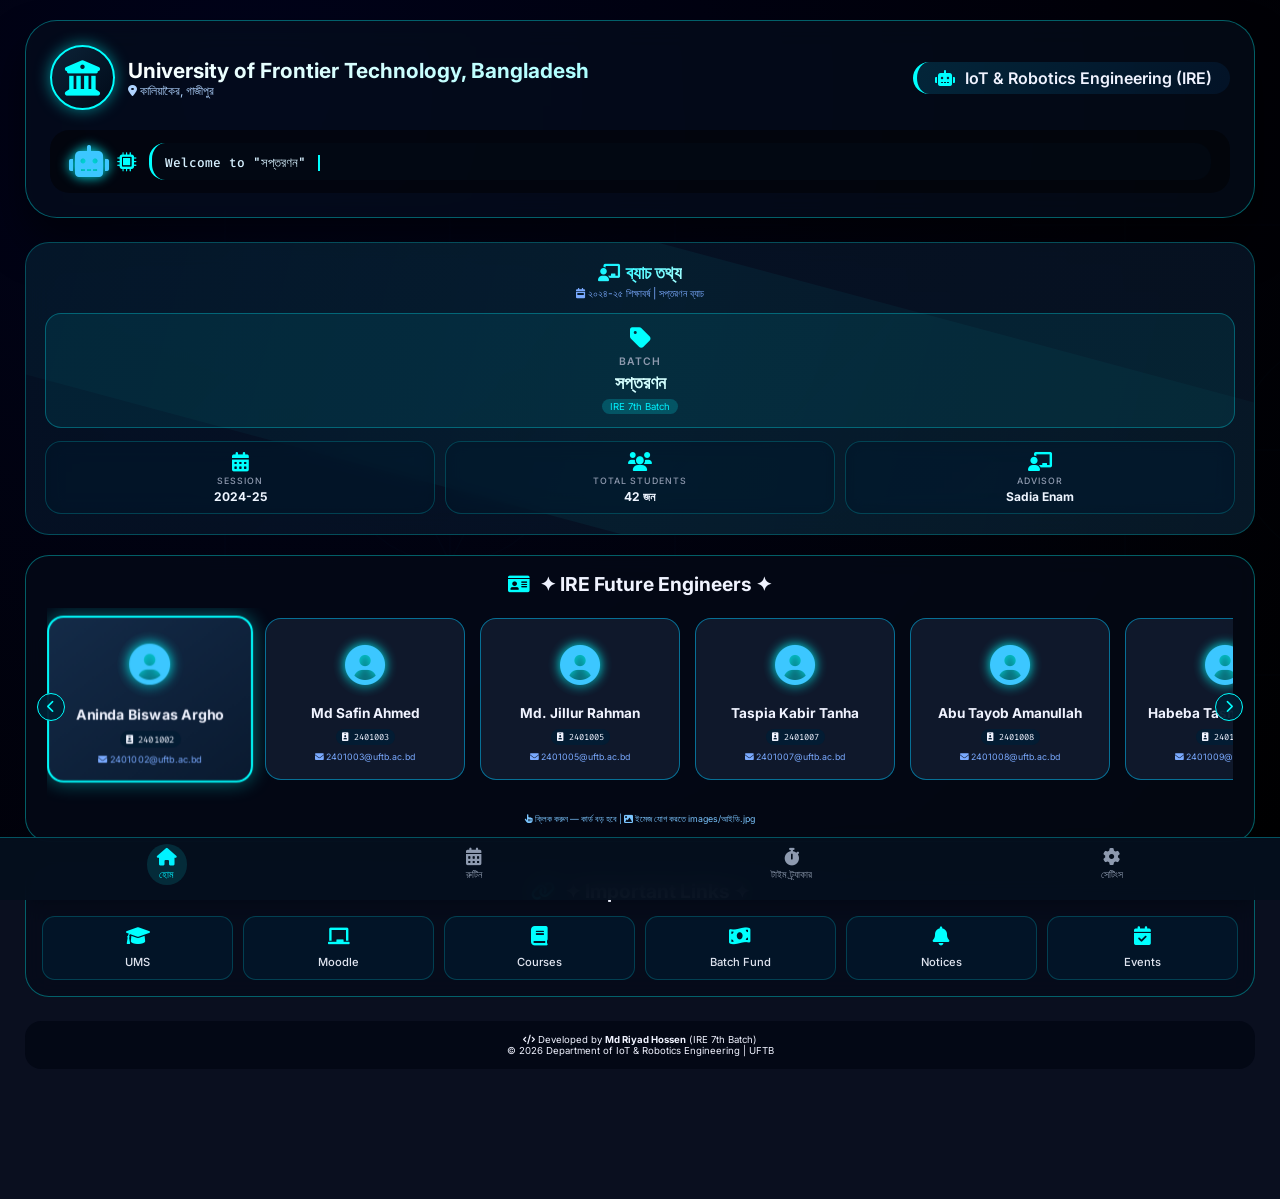
==== commit bfd9f897: "Update index.html" ====
--- a/index.html
+++ b/index.html
@@ -623,7 +623,7 @@
         <p style="text-align: center; font-size: 0.55rem; margin-top: 8px; color: #7bc5ff;"><i class="fas fa-hand-pointer"></i> ক্লিক করুন — কার্ড বড় হবে | <i class="fas fa-image"></i> ইমেজ যোগ করতে images/আইডি.jpg</p>
     </div>
 
-    <!-- Important Links -->
+    <!-- Important Links (Courses যোগ করা হয়েছে) -->
     <div class="links-section">
         <div class="section-title"><i class="fas fa-link"></i> ✦ Important Links ✦</div>
         <div class="links-grid">
@@ -634,6 +634,10 @@
             <a href="https://moodle.uftb.ac.bd/login/index.php" target="_blank" class="link-card">
                 <i class="fas fa-chalkboard"></i>
                 <span>Moodle</span>
+            </a>
+            <a href="courses.html" class="link-card">
+                <i class="fas fa-book"></i>
+                <span>Courses</span>
             </a>
             <a href="batchfund.html" class="link-card">
                 <i class="fas fa-money-bill-wave"></i>
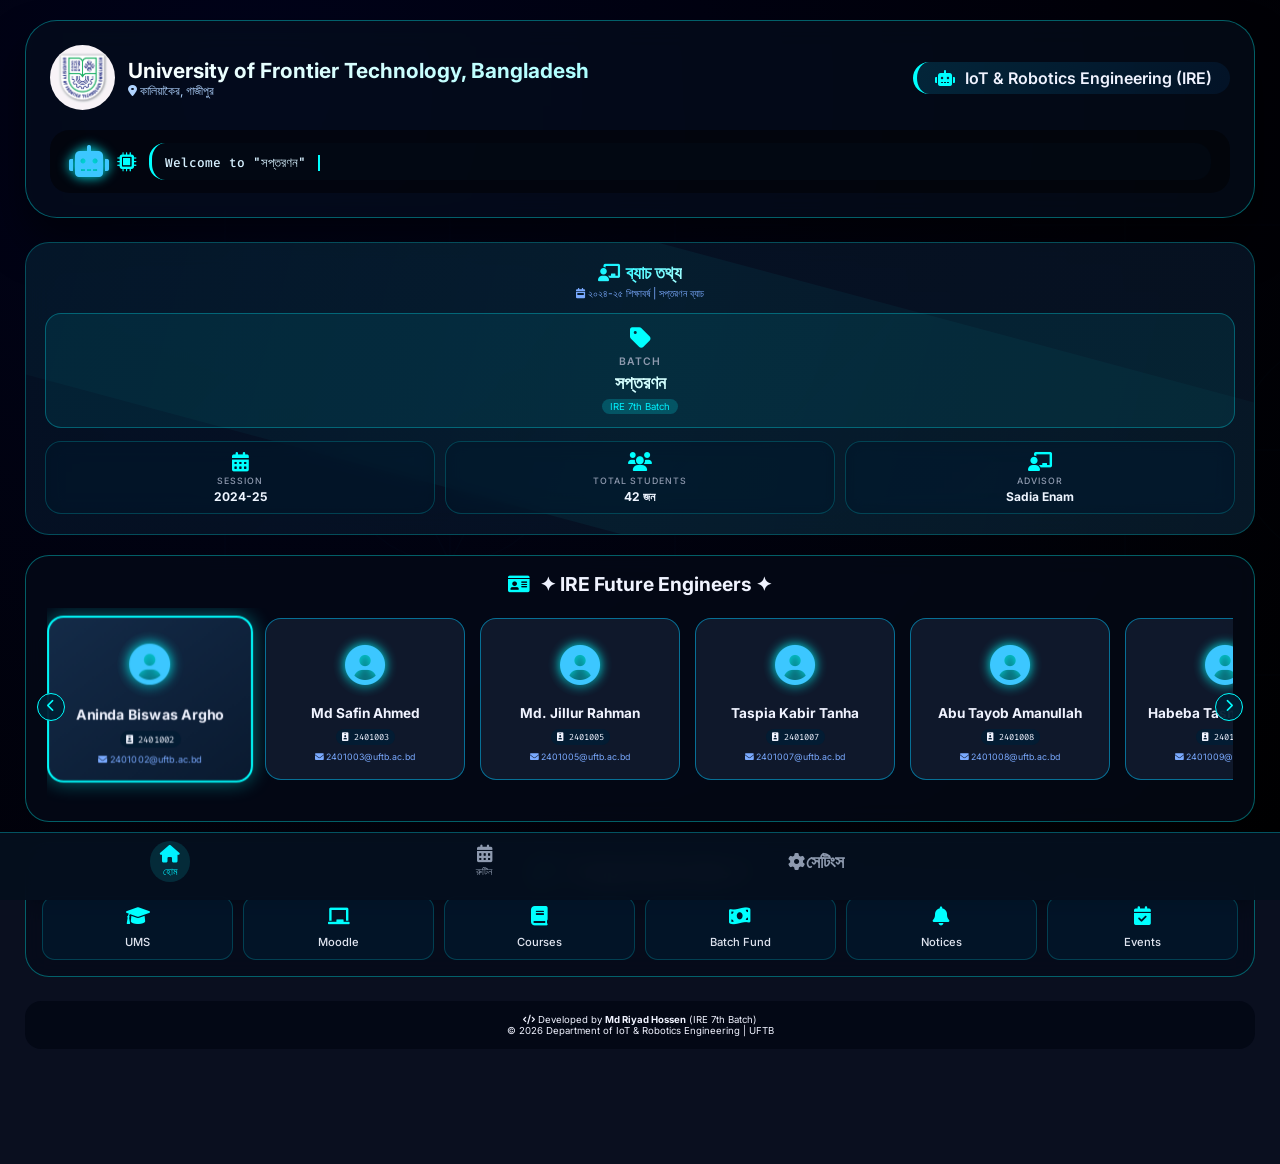
==== commit b55793ab: "Update index.html" ====
--- a/index.html
+++ b/index.html
@@ -18,7 +18,8 @@
             font-family: 'Inter', 'Space Grotesk', sans-serif;
             color: #f0f3ff;
             overflow-x: hidden;
-            padding-bottom: 80px;
+            padding-bottom: 75px;
+            min-height: 100vh;
         }
 
         .tech-bg {
@@ -44,7 +45,7 @@
         .container {
             max-width: 1400px;
             margin: 0 auto;
-            padding: 20px 25px 50px;
+            padding: 20px 25px 20px;
             position: relative;
             z-index: 2;
         }
@@ -80,10 +81,16 @@
             display: flex;
             align-items: center;
             justify-content: center;
+            overflow: hidden;
+        }
+        .uni-logo img {
+            width: 100%;
+            height: 100%;
+            object-fit: cover;
+        }
+        .uni-logo i {
             font-size: 2.2rem;
             color: cyan;
-            border: 2px solid #0ff;
-            box-shadow: 0 0 15px rgba(0,255,255,0.5);
         }
         .uni-text h1 {
             font-size: 1.3rem;
@@ -484,7 +491,7 @@
             color: #e0e5f0;
         }
 
-        /* bottom navigation */
+        /* ========== বটম নেভিগেশন বার ========== */
         .bottom-nav {
             position: fixed;
             bottom: 0;
@@ -495,7 +502,7 @@
             display: flex;
             justify-content: space-around;
             align-items: center;
-            padding: 6px 12px 15px;
+            padding: 8px 12px 18px;
             border-top: 1px solid rgba(0, 242, 255, 0.3);
             z-index: 100;
         }
@@ -531,9 +538,10 @@
         }
 
         @media (max-width: 600px) {
-            .container { padding: 12px; }
+            .container { padding: 12px 12px 20px; }
             .hero-header { padding: 1rem; }
-            .uni-logo { width: 50px; height: 50px; font-size: 1.5rem; }
+            .uni-logo { width: 50px; height: 50px; }
+            .uni-logo i { font-size: 1.5rem; }
             .uni-text h1 { font-size: 0.9rem; }
             .dept-name h2 { font-size: 0.7rem; }
             .dept-name { padding: 4px 10px; }
@@ -541,6 +549,17 @@
             .profile-avatar { width: 55px; height: 55px; }
             .profile-name { font-size: 0.75rem; }
             .links-grid { grid-template-columns: repeat(2, 1fr); }
+            .bottom-nav { padding: 6px 12px 15px; }
+            .nav-item { padding: 3px 8px; }
+            .nav-item i { font-size: 1rem; }
+            .nav-item span { font-size: 0.55rem; }
+        }
+        
+        @media (max-width: 380px) {
+            .bottom-nav { padding: 5px 8px 12px; }
+            .nav-item { padding: 2px 6px; }
+            .nav-item i { font-size: 0.9rem; }
+            .nav-item span { font-size: 0.5rem; }
         }
     </style>
 </head>
@@ -552,7 +571,9 @@
     <div class="hero-header">
         <div class="univ-brand">
             <div class="logo-badge">
-                <div class="uni-logo"><i class="fas fa-university"></i></div>
+                <div class="uni-logo">
+                    <img src="images/logo.png" alt="University Logo" onerror="this.onerror=null; this.parentElement.innerHTML='<i class=\'fas fa-university\'></i>';">
+                </div>
                 <div class="uni-text">
                     <h1>University of Frontier Technology, Bangladesh</h1>
                     <p><i class="fas fa-map-marker-alt"></i> কালিয়াকৈর, গাজীপুর</p>
@@ -620,10 +641,9 @@
             <div class="profiles-track" id="profilesTrack"></div>
             <button class="slider-btn btn-right" id="nextBtn"><i class="fas fa-chevron-right"></i></button>
         </div>
-        <p style="text-align: center; font-size: 0.55rem; margin-top: 8px; color: #7bc5ff;"><i class="fas fa-hand-pointer"></i> ক্লিক করুন — কার্ড বড় হবে | <i class="fas fa-image"></i> ইমেজ যোগ করতে images/আইডি.jpg</p>
     </div>
 
-    <!-- Important Links (Courses যোগ করা হয়েছে) -->
+    <!-- Important Links -->
     <div class="links-section">
         <div class="section-title"><i class="fas fa-link"></i> ✦ Important Links ✦</div>
         <div class="links-grid">
@@ -664,12 +684,12 @@
 <div class="bottom-nav">
     <button class="nav-item active" data-page="index.html"><i class="fas fa-home"></i><span>হোম</span></button>
     <button class="nav-item" data-page="routine.html"><i class="fas fa-calendar-alt"></i><span>রুটিন</span></button>
-    <button class="nav-item" data-page="tracker.html"><i class="fas fa-stopwatch"></i><span>টাইম ট্র্যাকার</span></button>
+    <button class="nav-item" data-page="tracker.html"><i class="fas fa-stopwatch</i><span>টাইম ট্র্যাকার</span></button>
     <button class="nav-item" data-page="settings.html"><i class="fas fa-cog"></i><span>সেটিংস</span></button>
 </div>
 
 <script>
-    // Student Data
+    // Student Data - 46 students
     const students = [
         { name: "Aninda Biswas Argho", id: "2401002", email: "2401002@uftb.ac.bd" },
         { name: "Md Safin Ahmed", id: "2401003", email: "2401003@uftb.ac.bd" },
@@ -718,24 +738,40 @@
     document.getElementById('totalStudentsCount').innerText = students.length + " জন";
     const track = document.getElementById('profilesTrack');
 
-    function getProfileImageUrl(studentId) { return `images/${studentId}.jpg`; }
+    function getProfileImageUrl(studentId) { 
+        return `images/${studentId}.jpg`; 
+    }
 
     function createAvatarElement(student) {
         const avatarDiv = document.createElement('div');
         avatarDiv.className = 'profile-avatar';
+        
         const img = document.createElement('img');
         img.src = getProfileImageUrl(student.id);
         img.alt = student.name;
         img.style.display = 'none';
+        
         const icon = document.createElement('i');
         icon.className = 'fas fa-user-circle';
         icon.style.fontSize = '2.5rem';
         icon.style.color = '#3cc7ff';
-        img.onload = function() { img.style.display = 'block'; icon.style.display = 'none'; };
-        img.onerror = function() { img.style.display = 'none'; icon.style.display = 'block'; };
+        
+        img.onload = function() { 
+            img.style.display = 'block'; 
+            icon.style.display = 'none'; 
+        };
+        
+        img.onerror = function() { 
+            img.style.display = 'none'; 
+            icon.style.display = 'block'; 
+        };
+        
         avatarDiv.appendChild(img);
         avatarDiv.appendChild(icon);
+        
+        // Force image load check
         img.src = getProfileImageUrl(student.id);
+        
         return avatarDiv;
     }
 
@@ -746,18 +782,45 @@
             const card = document.createElement('div');
             card.className = 'profile-card';
             card.setAttribute('data-index', idx);
-            card.appendChild(createAvatarElement(student));
-            const nameDiv = document.createElement('div'); nameDiv.className = 'profile-name'; nameDiv.textContent = student.name;
-            const idDiv = document.createElement('div'); idDiv.className = 'profile-id'; idDiv.innerHTML = `<i class="fas fa-id-badge"></i> ${student.id}`;
-            const emailDiv = document.createElement('div'); emailDiv.className = 'profile-email'; emailDiv.innerHTML = `<i class="fas fa-envelope"></i> ${student.email}`;
-            card.appendChild(nameDiv); card.appendChild(idDiv); card.appendChild(emailDiv);
+            
+            const avatarDiv = createAvatarElement(student);
+            card.appendChild(avatarDiv);
+            
+            const nameDiv = document.createElement('div'); 
+            nameDiv.className = 'profile-name'; 
+            nameDiv.textContent = student.name;
+            
+            const idDiv = document.createElement('div'); 
+            idDiv.className = 'profile-id'; 
+            idDiv.innerHTML = `<i class="fas fa-id-badge"></i> ${student.id}`;
+            
+            const emailDiv = document.createElement('div'); 
+            emailDiv.className = 'profile-email'; 
+            emailDiv.innerHTML = `<i class="fas fa-envelope"></i> ${student.email}`;
+            
+            card.appendChild(nameDiv);
+            card.appendChild(idDiv);
+            card.appendChild(emailDiv);
+            
             card.addEventListener('click', () => {
                 document.querySelectorAll('.profile-card').forEach(c => c.classList.remove('active-card'));
                 card.classList.add('active-card');
             });
+            
             track.appendChild(card);
         });
-        if(track.children.length) track.children[0].classList.add('active-card');
+        
+        if(track.children.length) {
+            track.children[0].classList.add('active-card');
+        }
+    }
+
+    function getActiveIndex() {
+        const cards = document.querySelectorAll('.profile-card');
+        for (let i = 0; i < cards.length; i++) {
+            if (cards[i].classList.contains('active-card')) return i;
+        }
+        return 0;
     }
 
     function scrollToCard(index) {
@@ -765,14 +828,6 @@
         if (!cards.length) return;
         index = Math.max(0, Math.min(index, cards.length - 1));
         cards[index].scrollIntoView({ behavior: 'smooth', block: 'nearest', inline: 'center' });
-    }
-
-    function getActiveIndex() {
-        const cards = document.querySelectorAll('.profile-card');
-        for (let i = 0; i < cards.length; i++) {
-            if (cards[i].classList.contains('active-card')) return i;
-        }
-        return 0;
     }
 
     function nextProfile() {
@@ -793,8 +848,11 @@
         scrollToCard(prev);
     }
 
+    // Slider buttons
     document.getElementById('prevBtn')?.addEventListener('click', prevProfile);
     document.getElementById('nextBtn')?.addEventListener('click', nextProfile);
+    
+    // Bottom navigation
     document.querySelectorAll('.nav-item').forEach(btn => {
         btn.addEventListener('click', () => {
             const page = btn.getAttribute('data-page');
@@ -802,13 +860,12 @@
         });
     });
 
-    buildProfiles();
-
     // Typing Animation
     const textToType = 'Welcome to "সপ্তরণন"';
     let charIndex = 0;
     const typeLine = document.getElementById('dynamicLine');
     const cursor = document.getElementById('typingCursor');
+    
     function typeWriter() {
         if (charIndex < textToType.length) {
             typeLine.textContent += textToType.charAt(charIndex);
@@ -816,6 +873,9 @@
             setTimeout(typeWriter, 60);
         }
     }
+    
+    // Initialize everything
+    buildProfiles();
     setTimeout(typeWriter, 500);
 </script>
 </body>
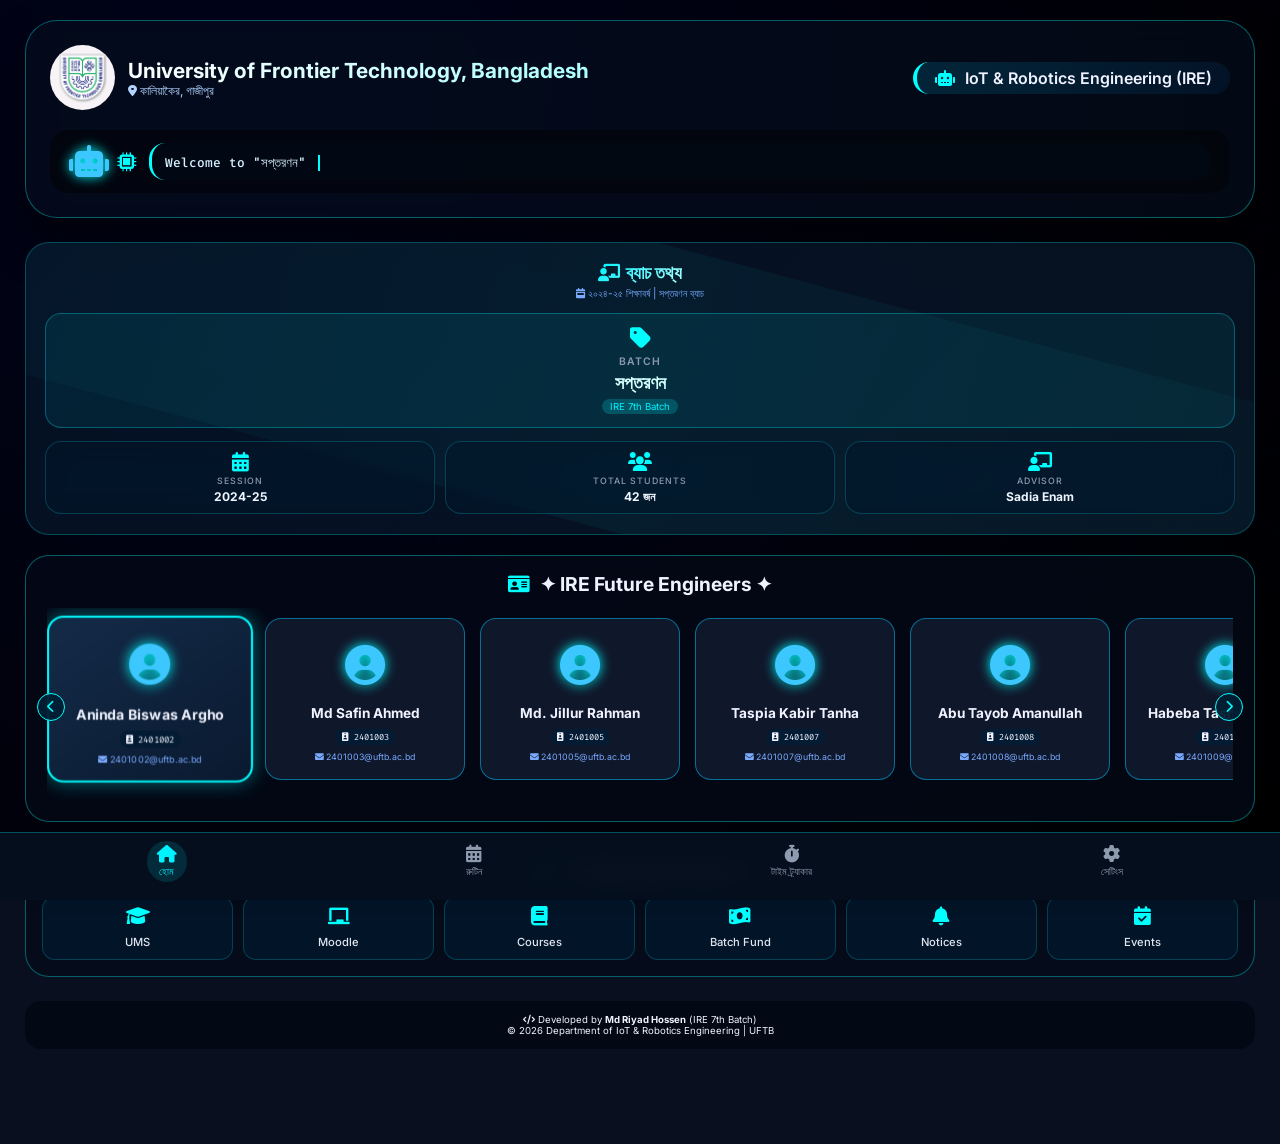
==== commit 8349a9bd: "Update index.html" ====
--- a/index.html
+++ b/index.html
@@ -684,7 +684,7 @@
 <div class="bottom-nav">
     <button class="nav-item active" data-page="index.html"><i class="fas fa-home"></i><span>হোম</span></button>
     <button class="nav-item" data-page="routine.html"><i class="fas fa-calendar-alt"></i><span>রুটিন</span></button>
-    <button class="nav-item" data-page="tracker.html"><i class="fas fa-stopwatch</i><span>টাইম ট্র্যাকার</span></button>
+    <button class="nav-item" data-page="tracker.html"><i class="fas fa-stopwatch"></i><span>টাইম ট্র্যাকার</span></button>
     <button class="nav-item" data-page="settings.html"><i class="fas fa-cog"></i><span>সেটিংস</span></button>
 </div>
 
